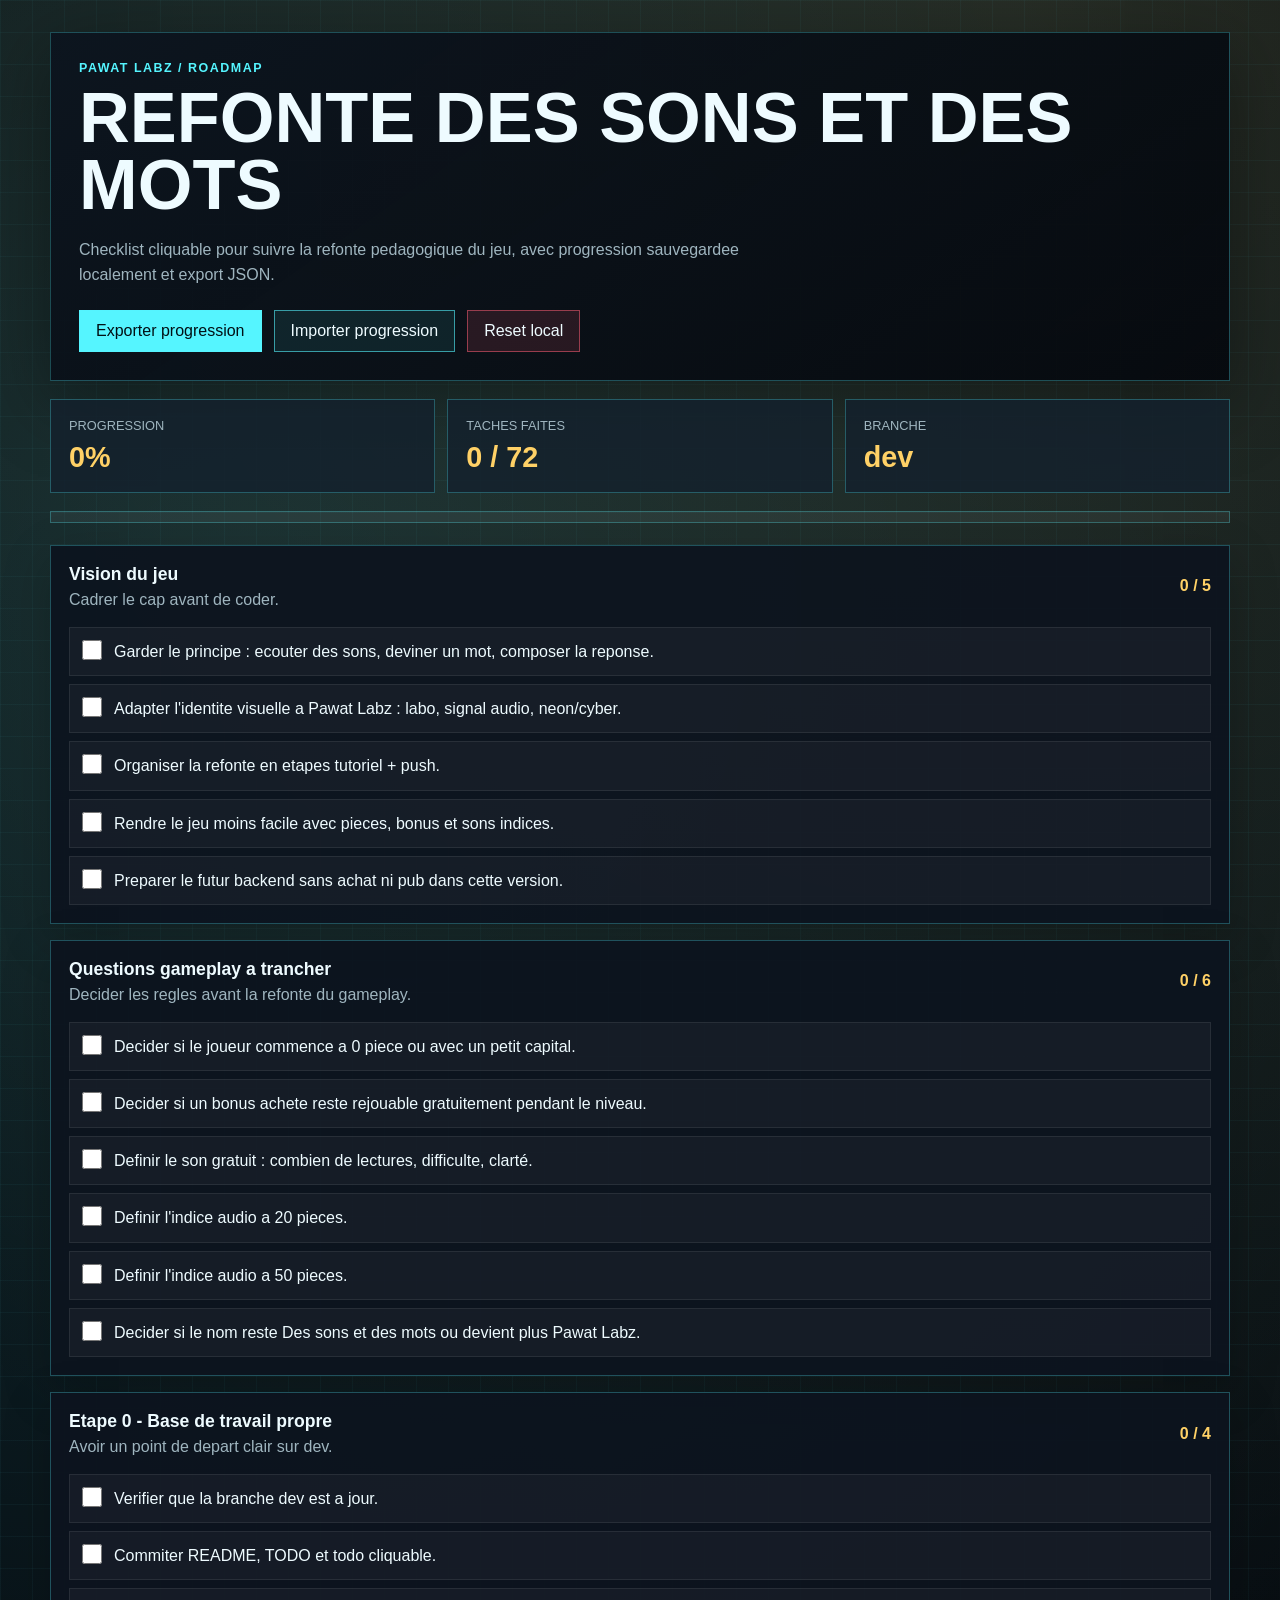
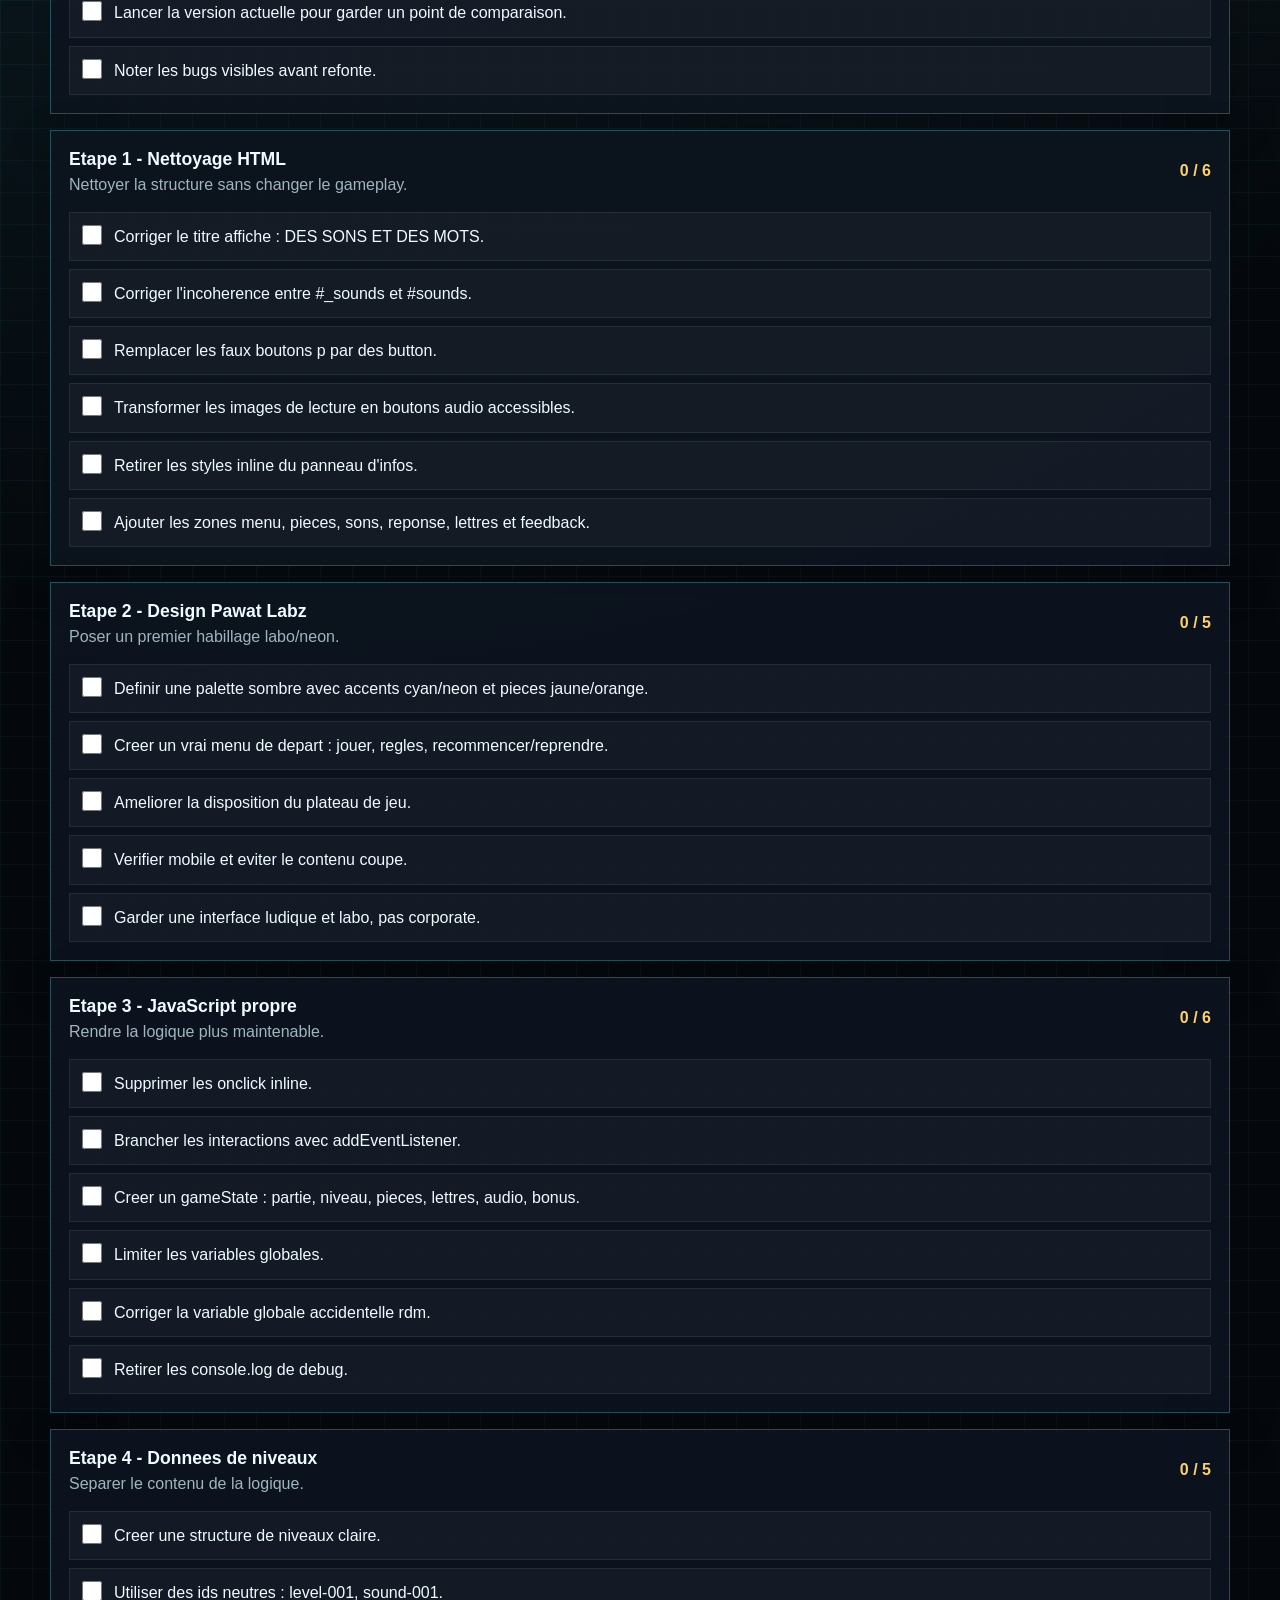
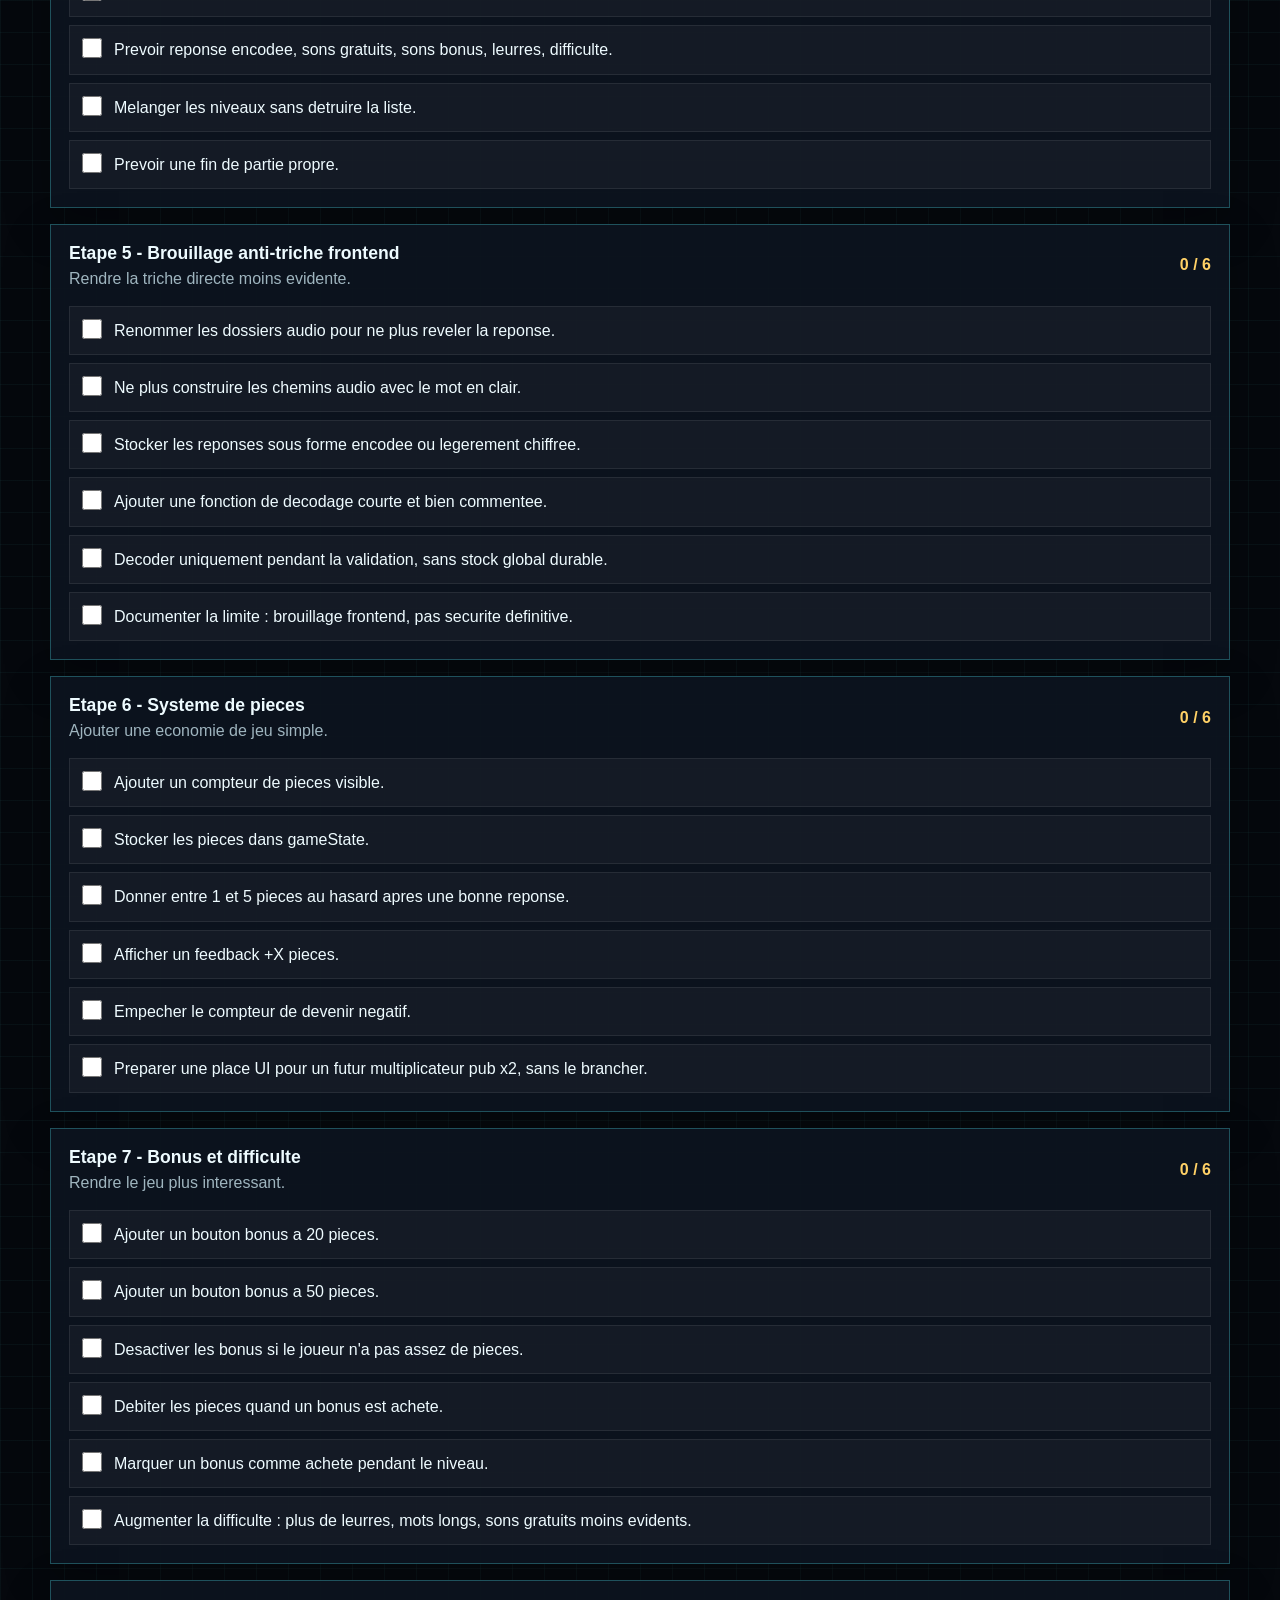
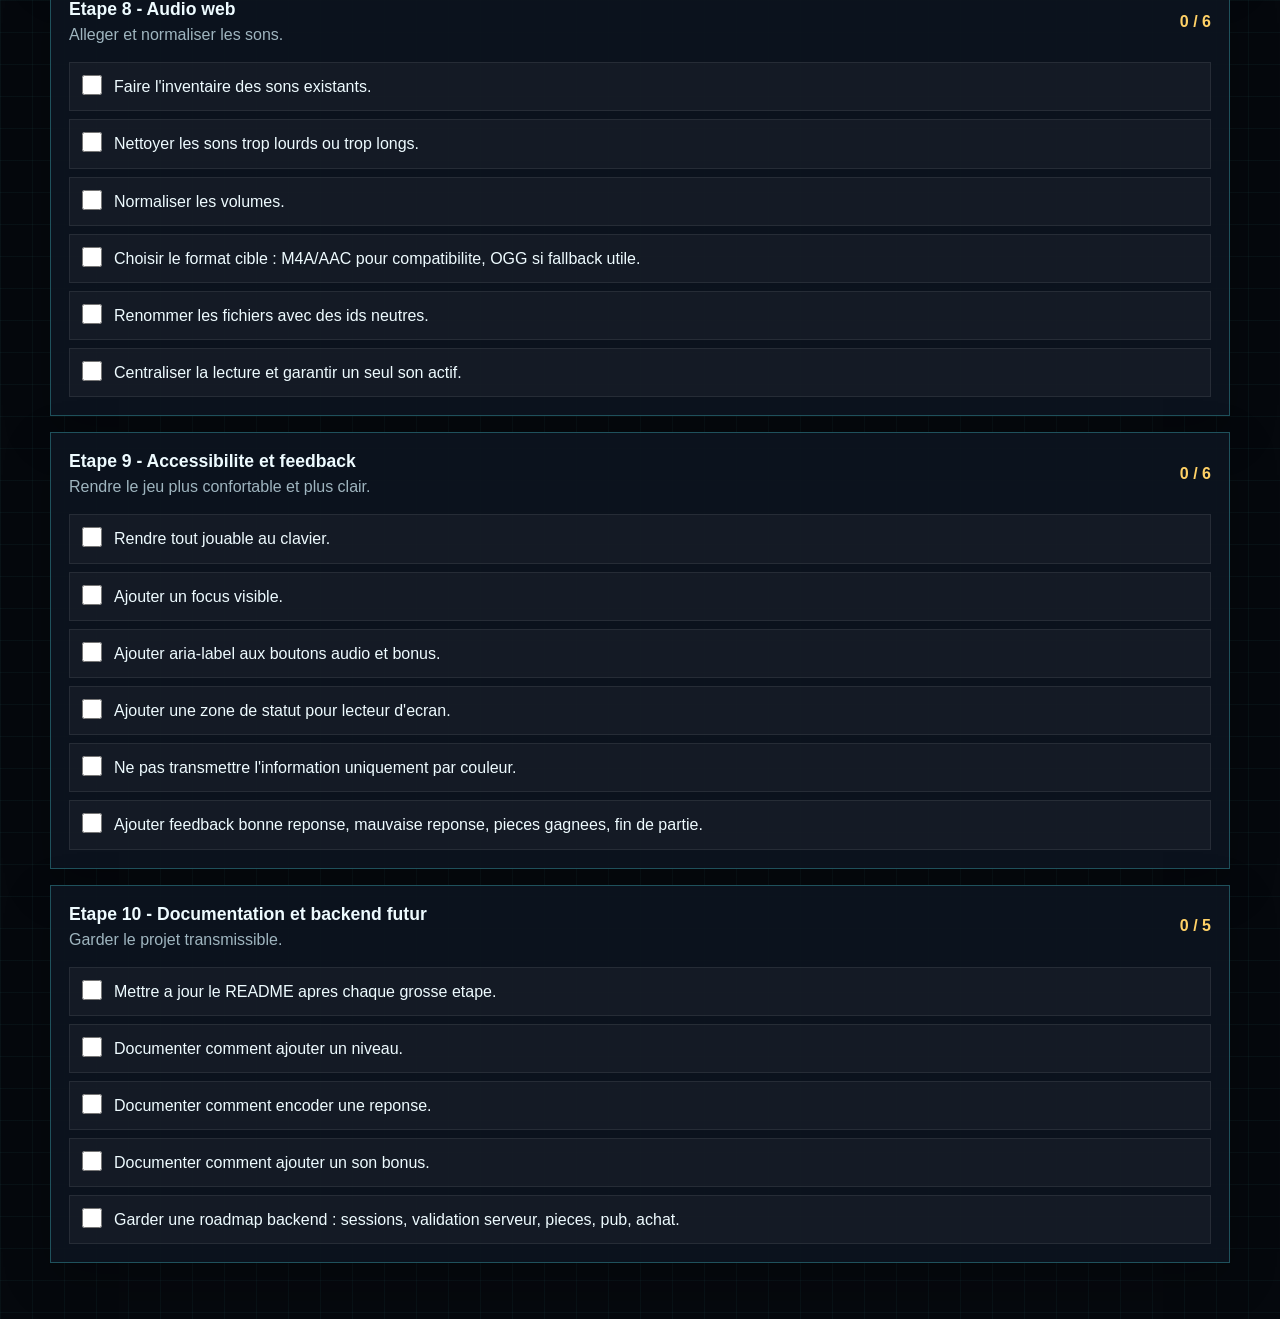
==== todo.html @ 7602dab6 "correction du titre affiché : DES SONS ET DES MOTS ; remplacement des <p> cliquables par de vrais <b" ====
<!DOCTYPE html>
<html lang="fr">
<head>
    <meta charset="UTF-8">
    <meta name="viewport" content="width=device-width, initial-scale=1.0">
    <title>Roadmap - Des sons et des mots</title>
    <link rel="stylesheet" href="./Css/todo-tracker.css">
</head>
<body>
    <main class="tracker-shell">
        <header class="tracker-hero">
            <p class="tracker-kicker">PAWAT LABZ / ROADMAP</p>
            <h1>Refonte Des sons et des mots</h1>
            <p class="tracker-intro">
                Checklist cliquable pour suivre la refonte pedagogique du jeu,
                avec progression sauvegardee localement et export JSON.
            </p>

            <div class="tracker-actions" aria-label="Actions de suivi">
                <button class="tracker-button tracker-button--primary" type="button" data-export-progress>
                    Exporter progression
                </button>
                <label class="tracker-button tracker-button--ghost">
                    Importer progression
                    <input type="file" accept="application/json" data-import-progress>
                </label>
                <button class="tracker-button tracker-button--danger" type="button" data-reset-progress>
                    Reset local
                </button>
            </div>
        </header>

        <section class="tracker-dashboard" aria-label="Progression globale">
            <article class="tracker-stat">
                <span class="tracker-stat__label">Progression</span>
                <strong data-progress-percent>0%</strong>
            </article>
            <article class="tracker-stat">
                <span class="tracker-stat__label">Taches faites</span>
                <strong data-progress-count>0 / 0</strong>
            </article>
            <article class="tracker-stat">
                <span class="tracker-stat__label">Branche</span>
                <strong data-roadmap-branch>dev</strong>
            </article>
        </section>

        <section class="tracker-progress" aria-label="Barre de progression">
            <span data-progress-bar></span>
        </section>

        <section class="tracker-list" data-roadmap-list aria-live="polite">
            <p class="tracker-loading">Chargement de la roadmap...</p>
        </section>
    </main>

    <script src="./Js/todo-tracker.js" defer></script>
</body>
</html>
---- Css/todo-tracker.css ----
:root {
  --bg: #05080d;
  --panel: rgba(12, 20, 30, 0.94);
  --panel-soft: rgba(20, 33, 45, 0.84);
  --line: rgba(85, 245, 255, 0.28);
  --line-strong: rgba(85, 245, 255, 0.58);
  --text: #eefbff;
  --muted: #9fb5bf;
  --cyan: #55f5ff;
  --green: #62ff9a;
  --gold: #ffd166;
  --danger: #ff5f76;
  --shadow: 0 20px 70px rgba(0, 0, 0, 0.38);
}

* {
  box-sizing: border-box;
}

body {
  margin: 0;
  min-width: 320px;
  min-height: 100vh;
  color: var(--text);
  font-family: Arial, Helvetica, sans-serif;
  background:
    linear-gradient(rgba(85, 245, 255, 0.04) 1px, transparent 1px),
    linear-gradient(90deg, rgba(85, 245, 255, 0.04) 1px, transparent 1px),
    radial-gradient(circle at 20% 10%, rgba(85, 245, 255, 0.14), transparent 30%),
    radial-gradient(circle at 80% 0%, rgba(255, 209, 102, 0.12), transparent 28%),
    var(--bg);
  background-size: 32px 32px, 32px 32px, auto, auto, auto;
}

button,
label {
  font: inherit;
}

.tracker-shell {
  width: min(1180px, calc(100% - 28px));
  margin: 0 auto;
  padding: 32px 0 56px;
}

.tracker-hero {
  padding: 28px;
  border: 1px solid var(--line);
  background: linear-gradient(145deg, rgba(12, 20, 30, 0.96), rgba(5, 8, 13, 0.92));
  box-shadow: var(--shadow);
}

.tracker-kicker {
  margin: 0 0 10px;
  color: var(--cyan);
  font-size: 0.78rem;
  font-weight: 800;
  letter-spacing: 0.12em;
  text-transform: uppercase;
}

.tracker-hero h1 {
  margin: 0;
  font-size: clamp(2rem, 6vw, 4.4rem);
  line-height: 0.95;
  text-transform: uppercase;
}

.tracker-intro {
  max-width: 720px;
  margin: 18px 0 0;
  color: var(--muted);
  line-height: 1.6;
}

.tracker-actions,
.tracker-dashboard {
  display: flex;
  flex-wrap: wrap;
  gap: 12px;
  margin-top: 22px;
}

.tracker-button {
  display: inline-flex;
  align-items: center;
  justify-content: center;
  min-height: 42px;
  padding: 0 16px;
  color: var(--text);
  border: 1px solid var(--line-strong);
  background: rgba(85, 245, 255, 0.08);
  cursor: pointer;
}

.tracker-button:hover,
.tracker-button:focus-visible {
  outline: none;
  border-color: var(--cyan);
  box-shadow: 0 0 0 3px rgba(85, 245, 255, 0.16);
}

.tracker-button--primary {
  color: #021015;
  background: var(--cyan);
}

.tracker-button--danger {
  border-color: rgba(255, 95, 118, 0.52);
  background: rgba(255, 95, 118, 0.12);
}

.tracker-button input {
  position: absolute;
  inline-size: 1px;
  block-size: 1px;
  opacity: 0;
  pointer-events: none;
}

.tracker-dashboard {
  margin: 18px 0 0;
}

.tracker-stat {
  flex: 1 1 180px;
  padding: 18px;
  border: 1px solid var(--line);
  background: var(--panel-soft);
}

.tracker-stat__label {
  display: block;
  margin-bottom: 8px;
  color: var(--muted);
  font-size: 0.8rem;
  text-transform: uppercase;
}

.tracker-stat strong {
  color: var(--gold);
  font-size: 1.8rem;
}

.tracker-progress {
  height: 12px;
  margin: 18px 0 22px;
  border: 1px solid var(--line);
  background: rgba(255, 255, 255, 0.05);
  overflow: hidden;
}

.tracker-progress span {
  display: block;
  width: 0;
  height: 100%;
  background: linear-gradient(90deg, var(--cyan), var(--green));
  transition: width 0.25s ease;
}

.tracker-list {
  display: grid;
  gap: 16px;
}

.tracker-phase {
  border: 1px solid var(--line);
  background: var(--panel);
  box-shadow: 0 16px 45px rgba(0, 0, 0, 0.22);
}

.tracker-phase__summary {
  display: grid;
  grid-template-columns: 1fr auto;
  gap: 18px;
  align-items: center;
  width: 100%;
  padding: 18px;
  color: var(--text);
  border: 0;
  background: transparent;
  text-align: left;
  cursor: pointer;
}

.tracker-phase__summary:hover,
.tracker-phase__summary:focus-visible {
  outline: none;
  background: rgba(85, 245, 255, 0.06);
}

.tracker-phase__title {
  margin: 0;
  font-size: 1.1rem;
}

.tracker-phase__goal {
  margin: 6px 0 0;
  color: var(--muted);
}

.tracker-phase__meta {
  color: var(--gold);
  font-weight: 800;
  white-space: nowrap;
}

.tracker-phase__body {
  display: grid;
  gap: 8px;
  padding: 0 18px 18px;
}

.tracker-task {
  display: grid;
  grid-template-columns: auto 1fr;
  gap: 12px;
  align-items: start;
  padding: 12px;
  border: 1px solid rgba(255, 255, 255, 0.08);
  background: rgba(255, 255, 255, 0.035);
}

.tracker-task input {
  width: 20px;
  height: 20px;
  margin: 0;
  accent-color: var(--cyan);
}

.tracker-task span {
  line-height: 1.45;
}

.tracker-task input:checked + span {
  color: var(--muted);
  text-decoration: line-through;
}

.tracker-loading,
.tracker-error {
  padding: 18px;
  border: 1px solid var(--line);
  background: var(--panel);
}

@media (max-width: 640px) {
  .tracker-shell {
    width: min(100% - 18px, 1180px);
    padding-top: 12px;
  }

  .tracker-hero {
    padding: 20px;
  }

  .tracker-phase__summary {
    grid-template-columns: 1fr;
  }
}
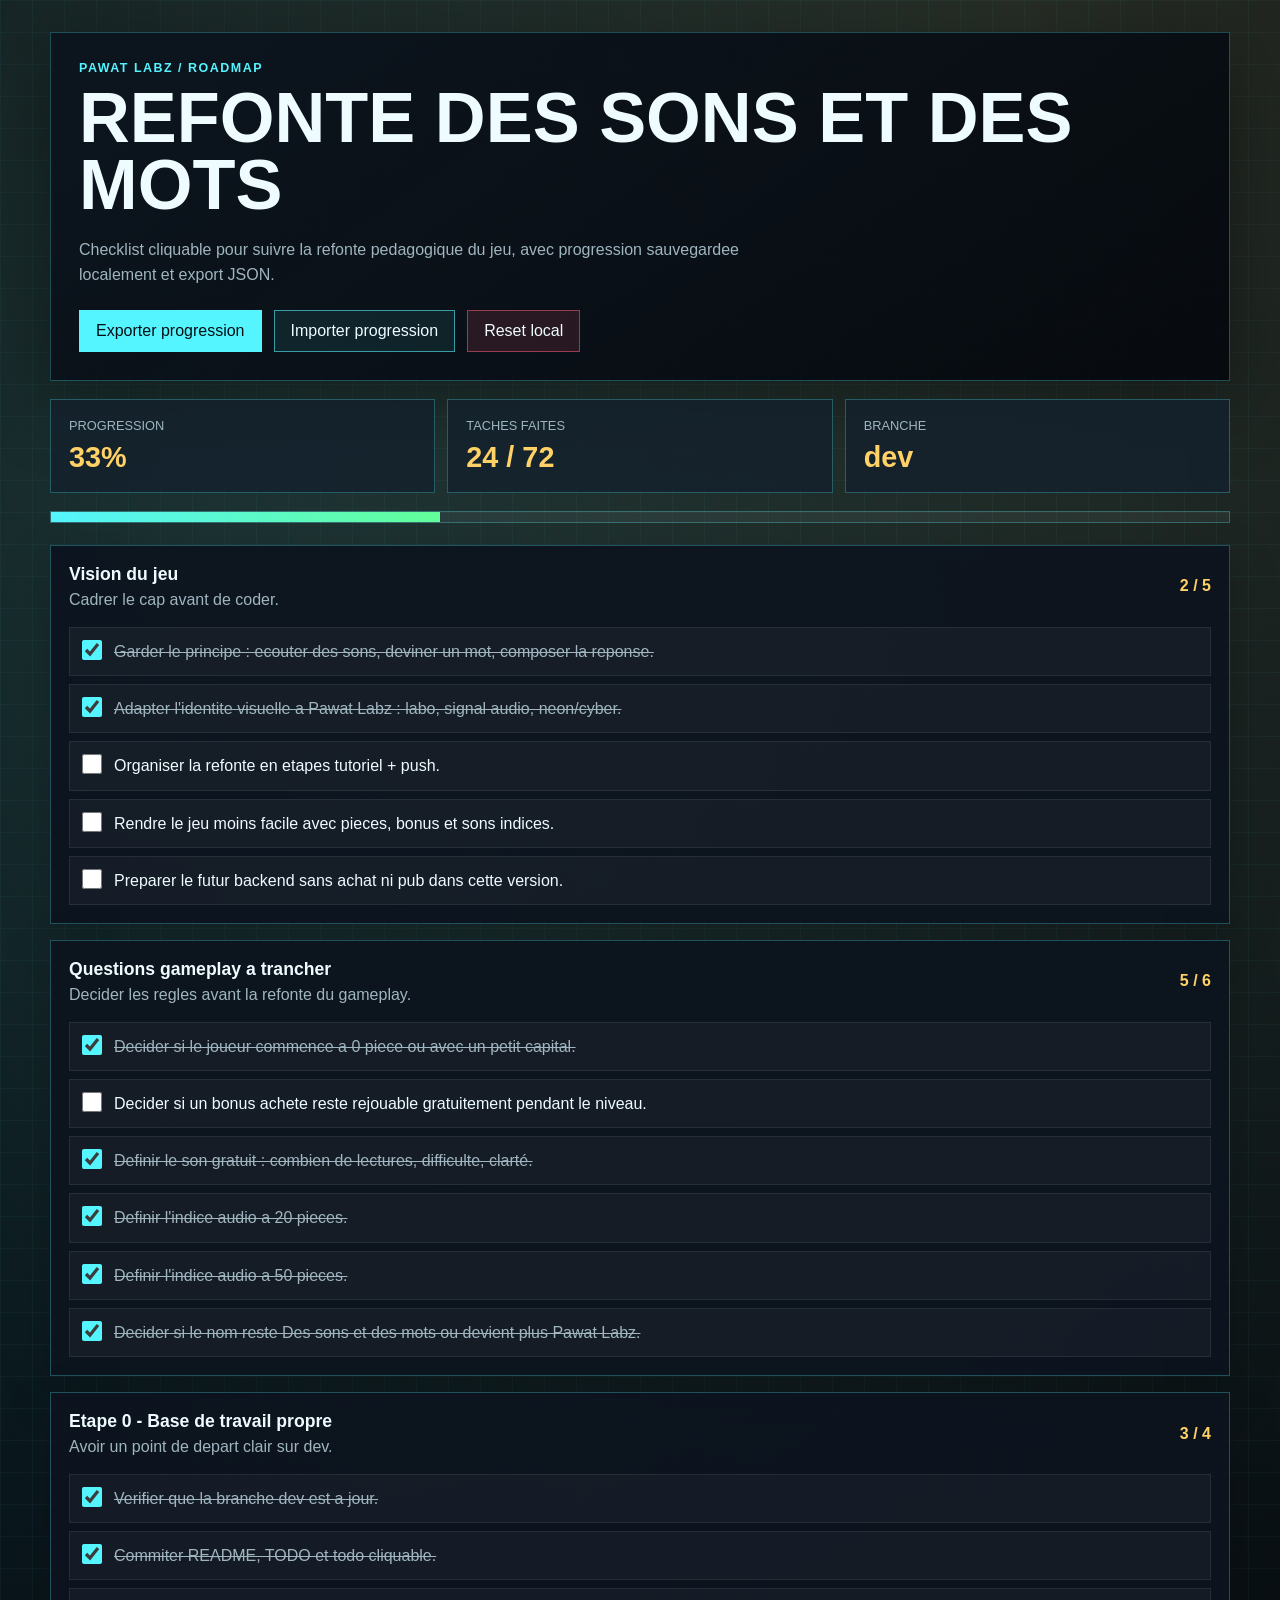
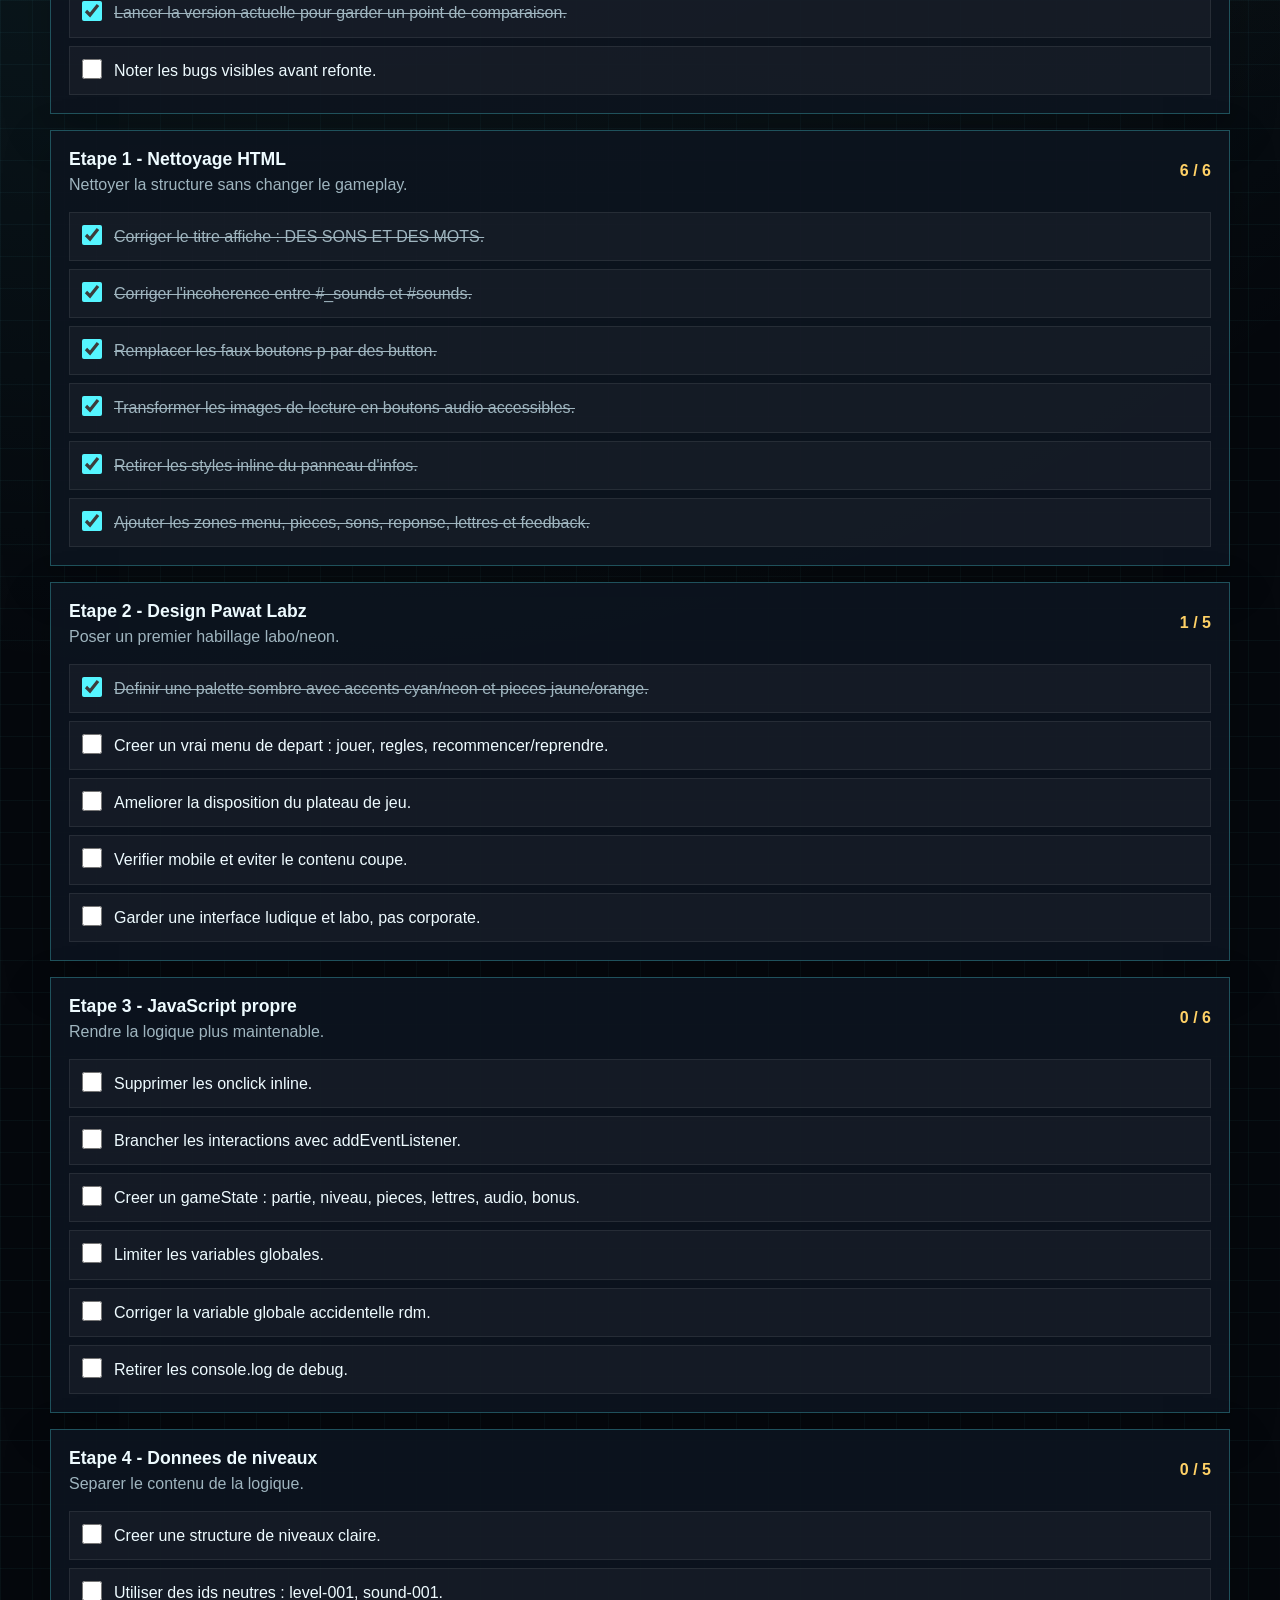
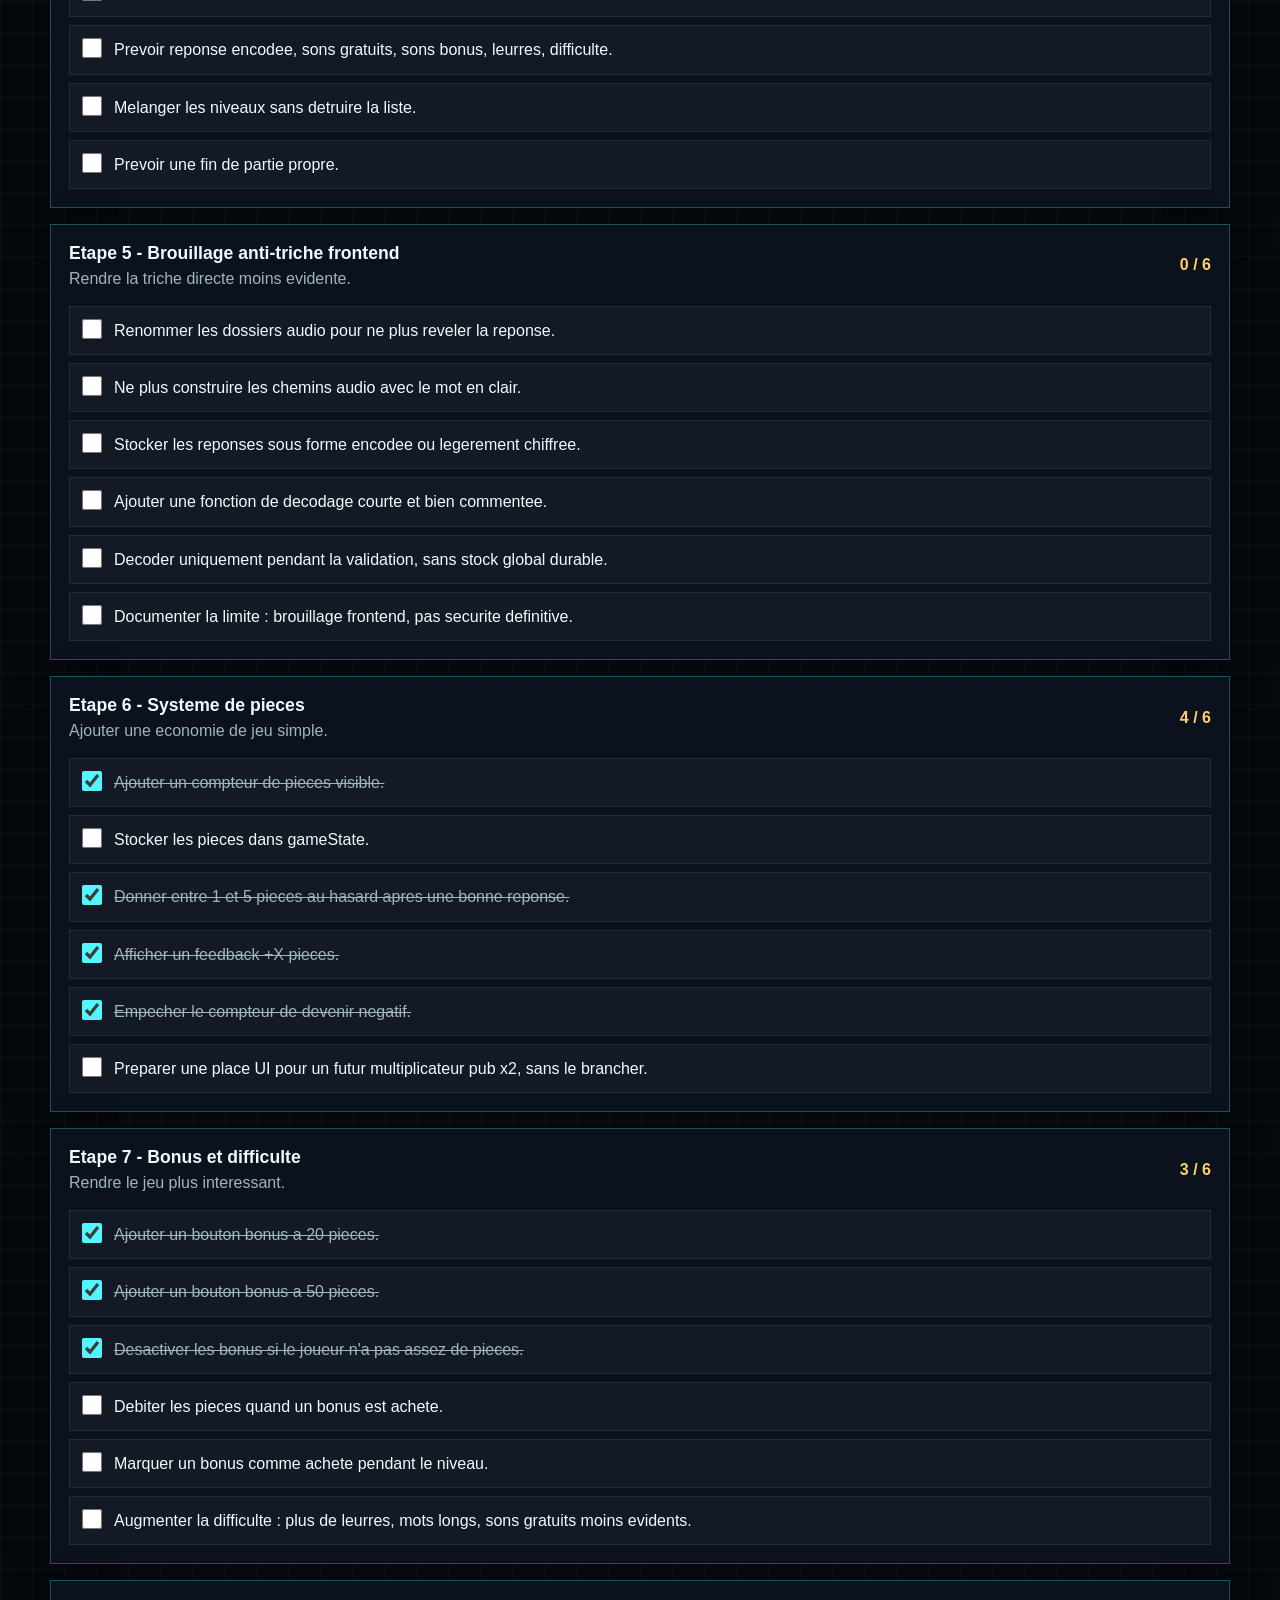
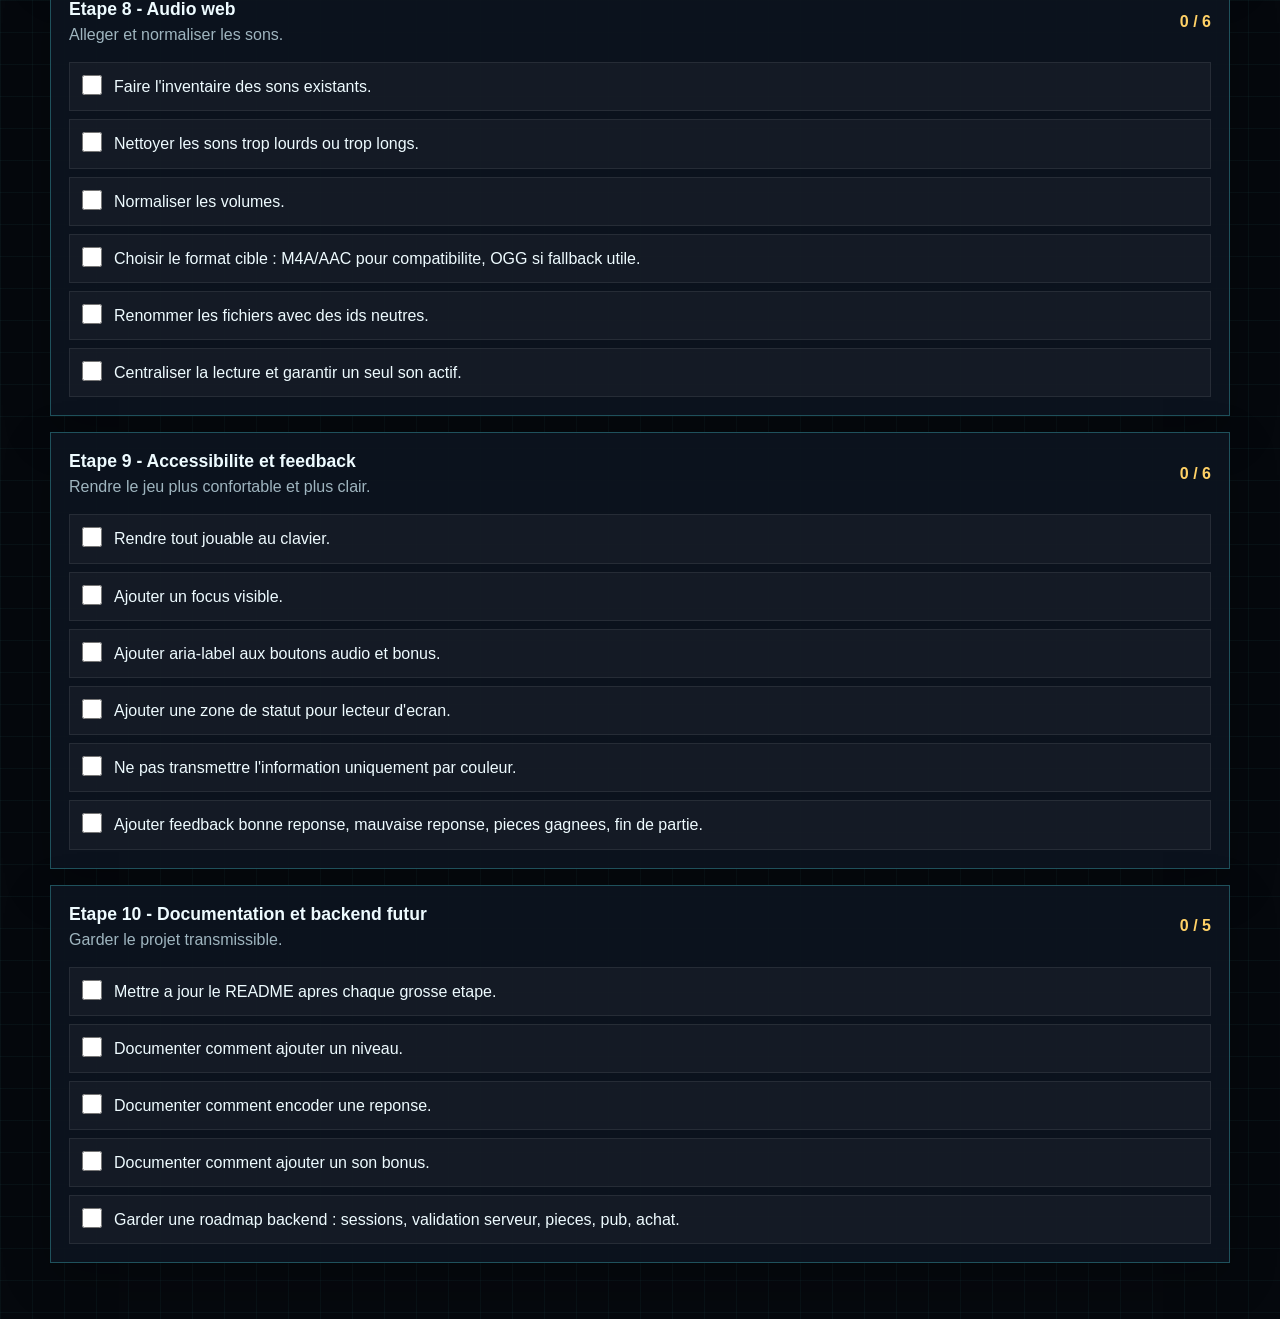
==== commit 2260819f: "amelioration ui et config des boutons" ====
--- a/todo.html
+++ b/todo.html
@@ -54,6 +54,46 @@
         </section>
     </main>
 
-    <script src="./Js/todo-tracker.js" defer></script>
+        <script>
+            (function () {
+                try {
+                    const savedProgress = {
+                        "base-branch": true,
+                        "base-docs": true,
+                        "base-run": true,
+                        "html-title": true,
+                        "html-id-sounds": true,
+                        "html-buttons": true,
+                        "html-audio-buttons": true,
+                        "html-info": true,
+                        "html-zones": true,
+                        "vision-core": true,
+                        "vision-pawat": true,
+                        "rules-start-coins": true,
+                        "rules-20": true,
+                        "rules-50": true,
+                        "rules-free-sound": true,
+                        "rules-name": true,
+                        "design-palette": true,
+                        "coins-counter": true,
+                        "coins-future-x2": false,
+                        "coins-reward": true,
+                        "coins-feedback": true,
+                        "coins-no-negative": true,
+                        "bonus-20": true,
+                        "bonus-50": true,
+                        "bonus-disabled": true
+                    };
+
+                    window.localStorage.setItem(
+                        "des-sons-des-mots-roadmap-progress",
+                        JSON.stringify(savedProgress)
+                    );
+                } catch (e) {
+                    // silent
+                }
+            })();
+        </script>
+        <script src="./Js/todo-tracker.js" defer></script>
 </body>
 </html>
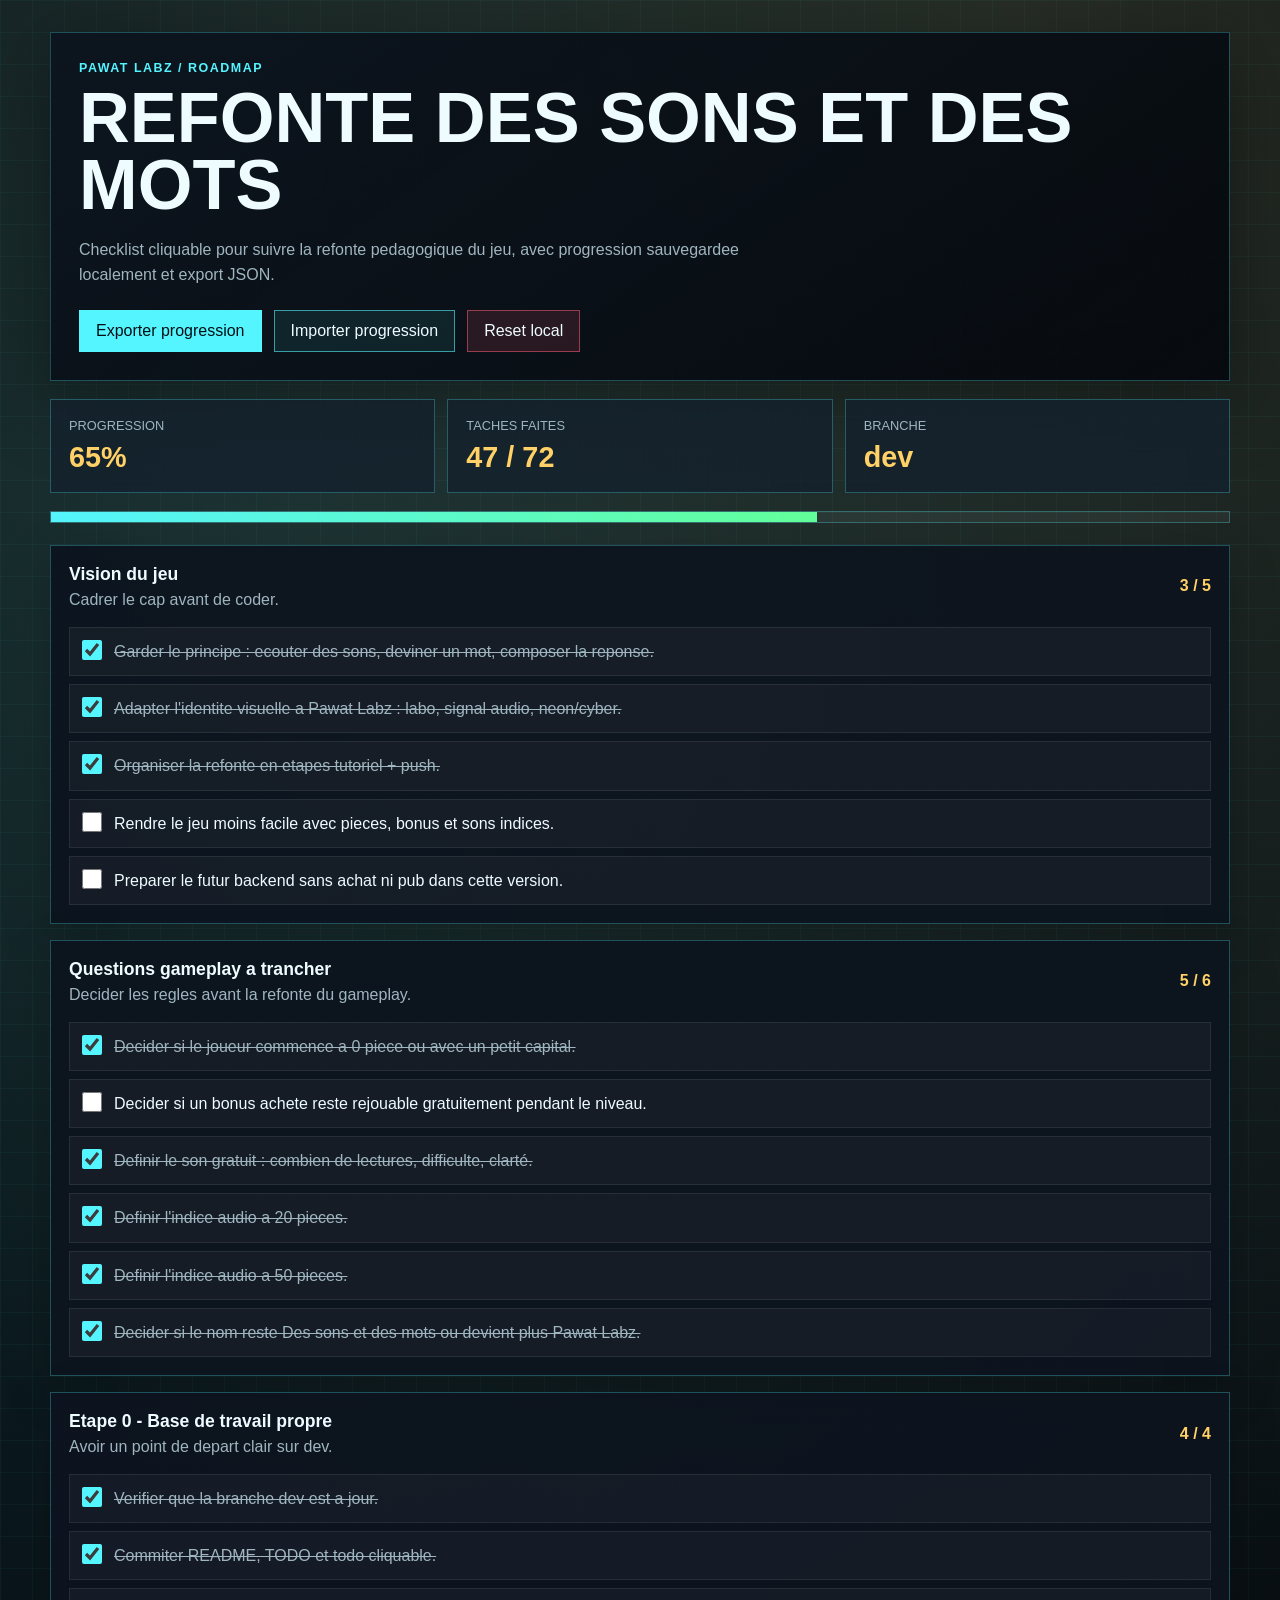
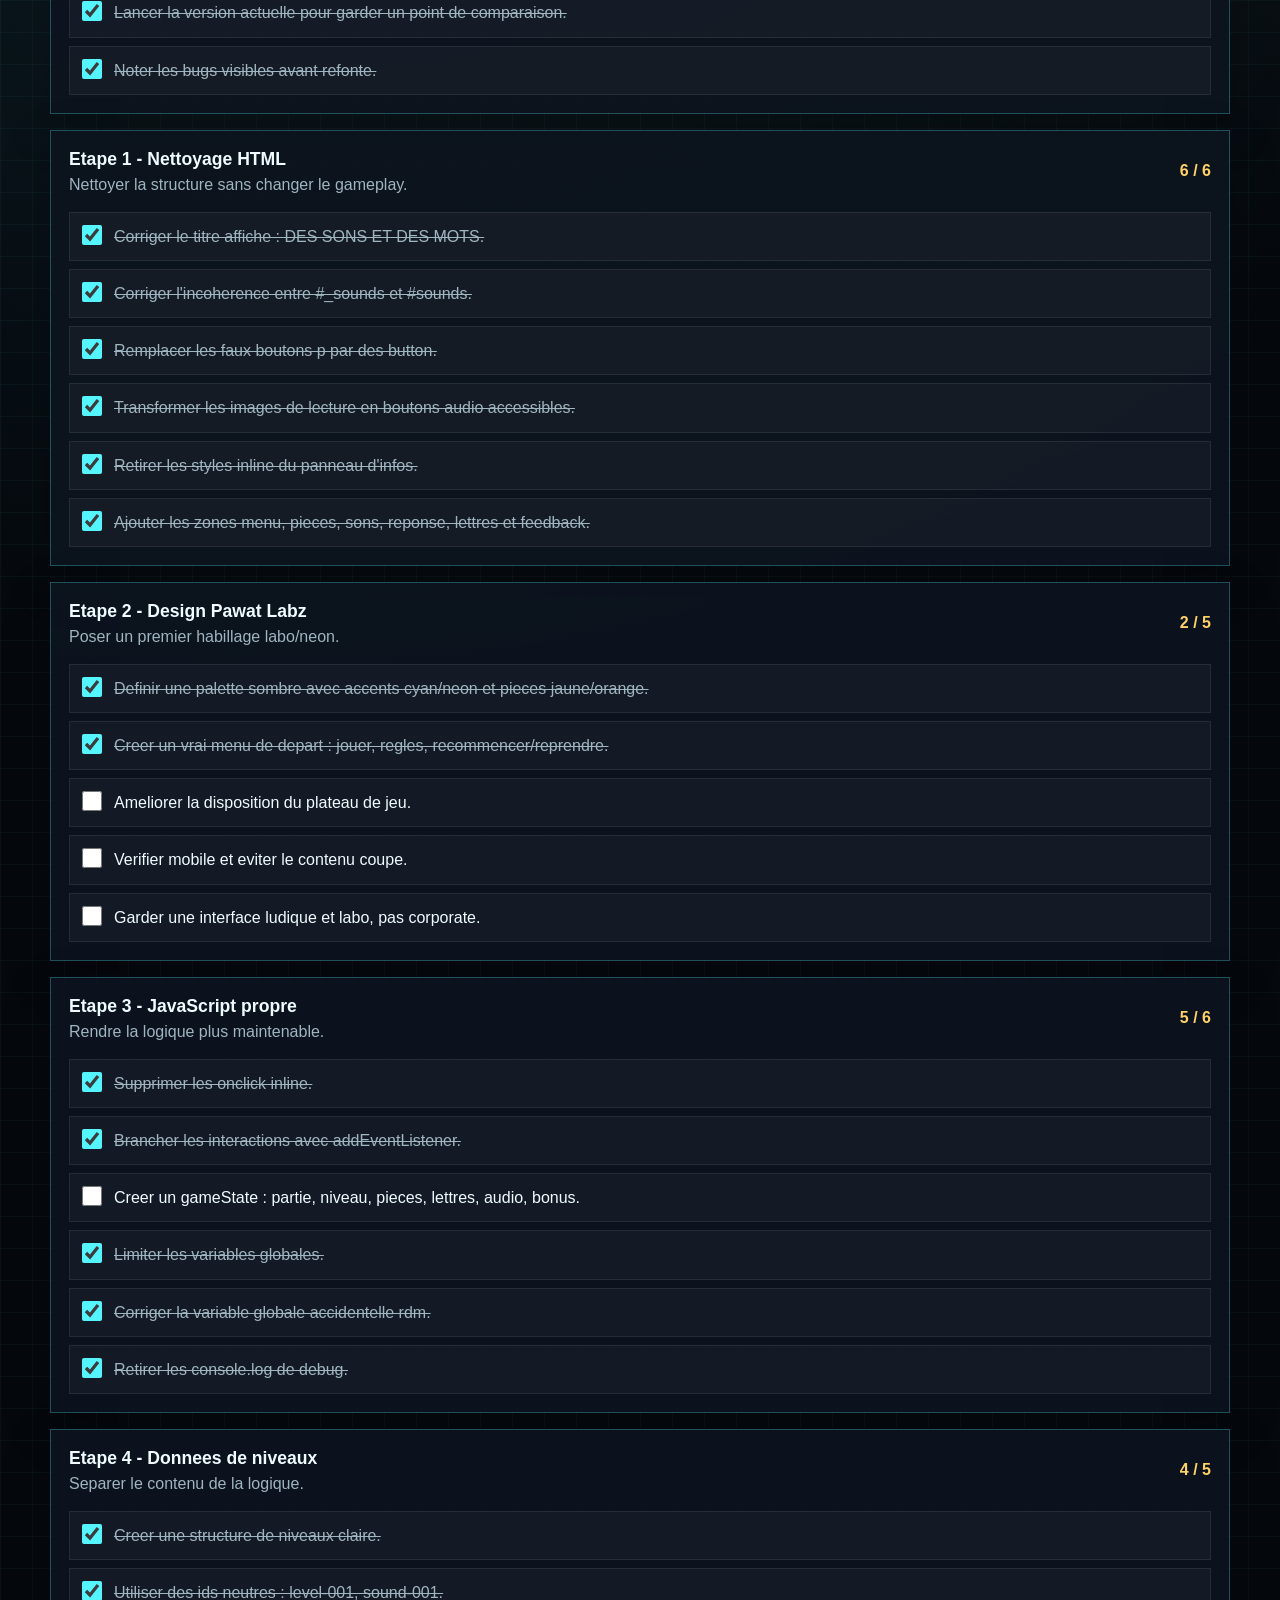
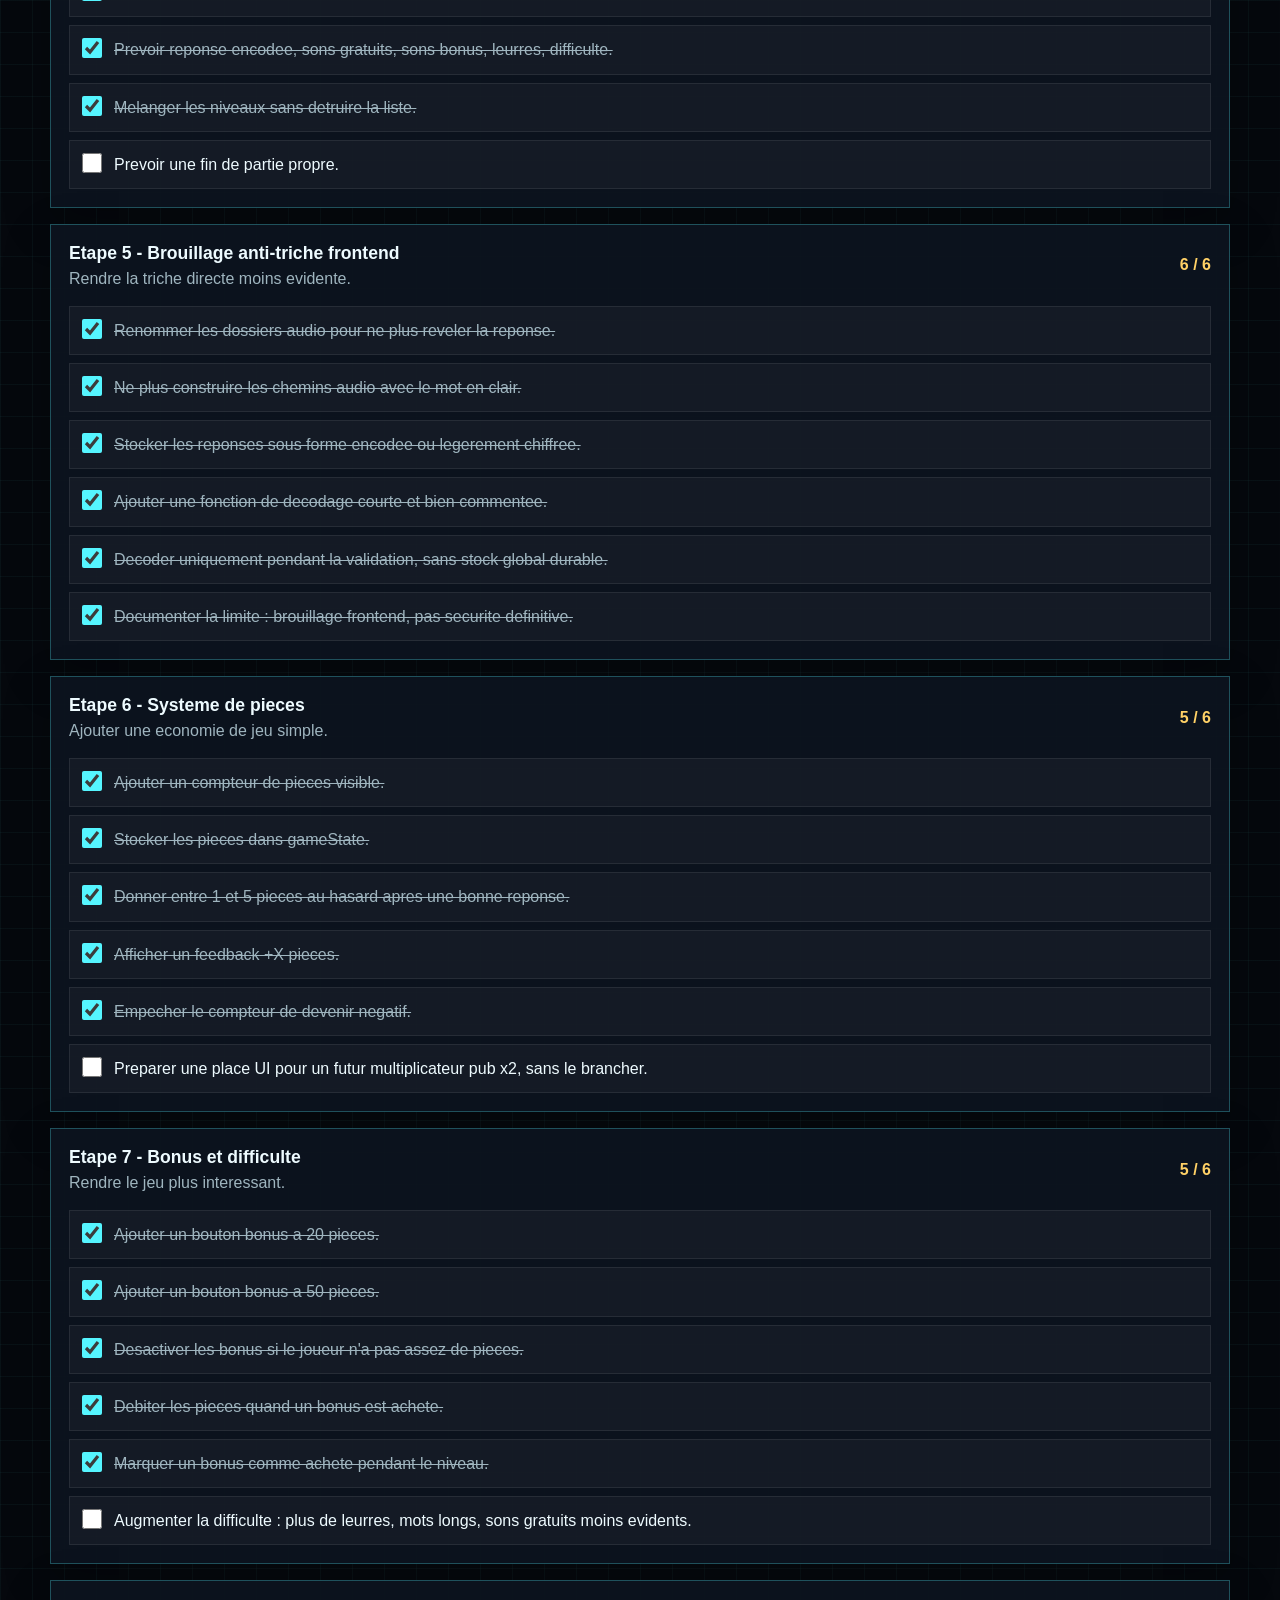
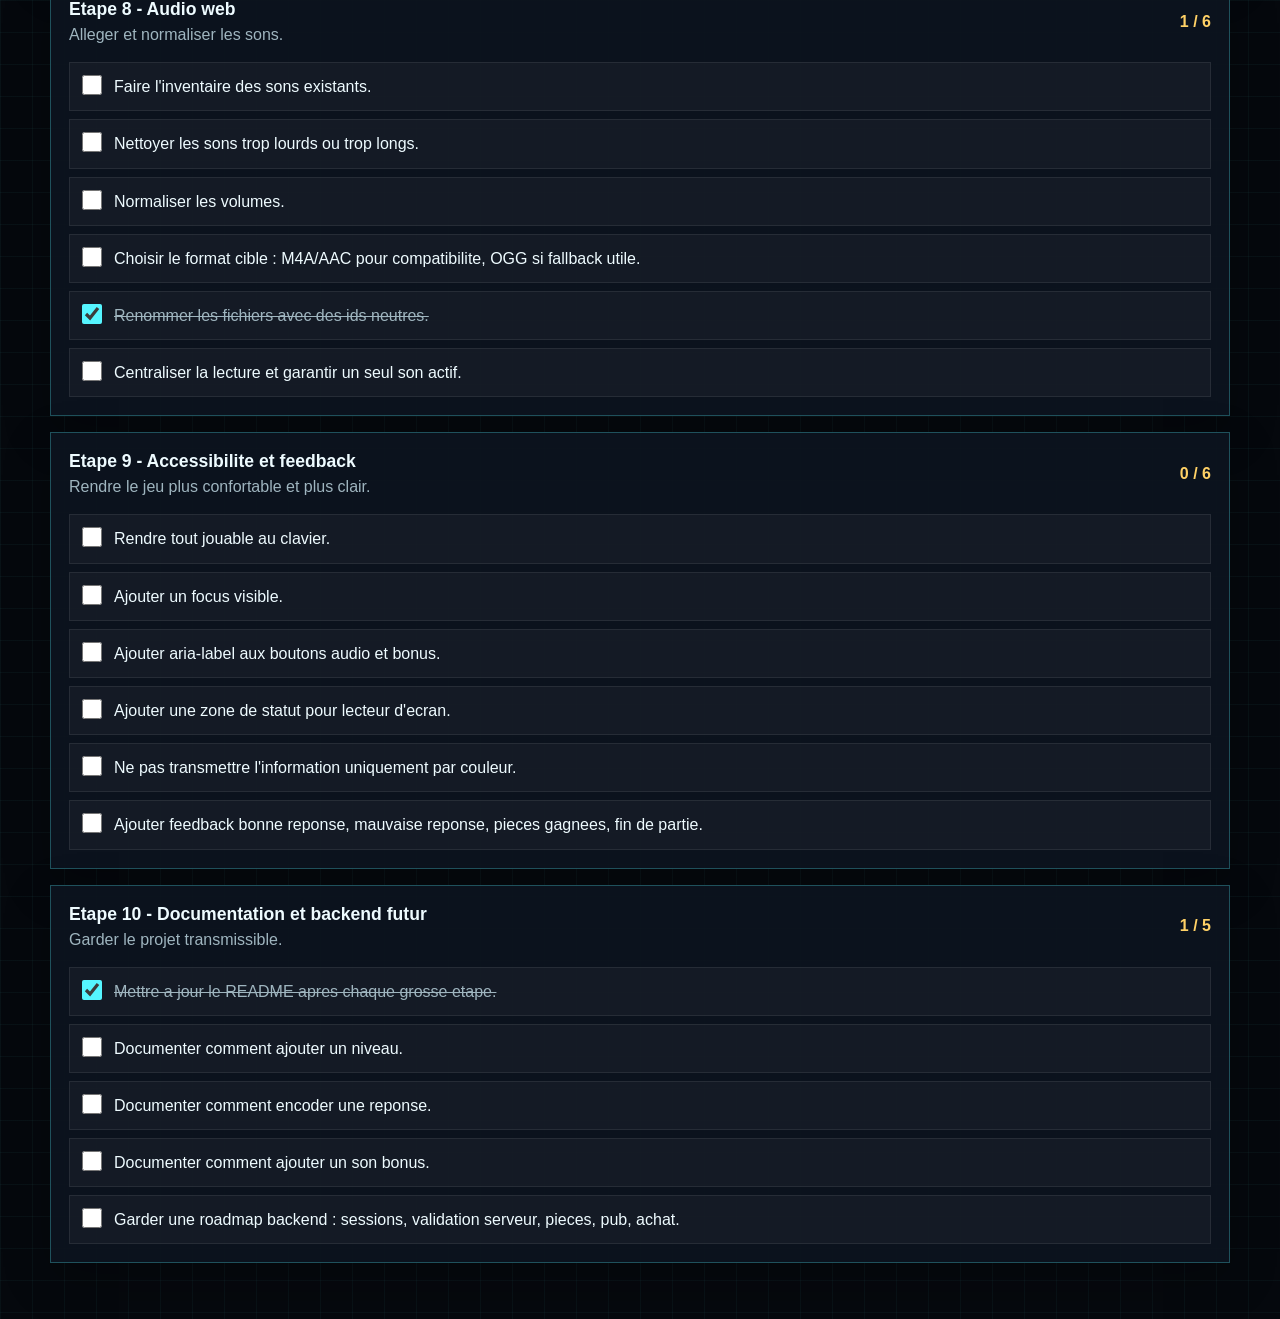
==== commit 8c470cd7: "maj anticheat" ====
--- a/todo.html
+++ b/todo.html
@@ -55,34 +55,96 @@
     </main>
 
         <script>
+            // Injecte la progression de reference dans le localStorage au chargement.
+            // Ce bloc est mis a jour manuellement apres chaque etape validee.
+            // Source de verite : saves/des-sons-des-mots-progress.json
             (function () {
                 try {
                     const savedProgress = {
-                        "base-branch": true,
-                        "base-docs": true,
-                        "base-run": true,
-                        "html-title": true,
-                        "html-id-sounds": true,
-                        "html-buttons": true,
-                        "html-audio-buttons": true,
-                        "html-info": true,
-                        "html-zones": true,
-                        "vision-core": true,
-                        "vision-pawat": true,
-                        "rules-start-coins": true,
-                        "rules-20": true,
-                        "rules-50": true,
-                        "rules-free-sound": true,
-                        "rules-name": true,
-                        "design-palette": true,
-                        "coins-counter": true,
-                        "coins-future-x2": false,
-                        "coins-reward": true,
-                        "coins-feedback": true,
-                        "coins-no-negative": true,
-                        "bonus-20": true,
-                        "bonus-50": true,
-                        "bonus-disabled": true
+                        "base-branch":         true,
+                        "base-docs":           true,
+                        "base-run":            true,
+                        "base-bugs":           true,
+
+                        "vision-core":         true,
+                        "vision-pawat":        true,
+                        "vision-pedago":       true,
+                        "vision-difficulty":   false,
+                        "vision-backend":      false,
+
+                        "rules-start-coins":   true,
+                        "rules-bonus-replay":  false,
+                        "rules-free-sound":    true,
+                        "rules-20":            true,
+                        "rules-50":            true,
+                        "rules-name":          true,
+
+                        "html-title":          true,
+                        "html-id-sounds":      true,
+                        "html-buttons":        true,
+                        "html-audio-buttons":  true,
+                        "html-info":           true,
+                        "html-zones":          true,
+
+                        "design-palette":      true,
+                        "design-menu":         true,
+                        "design-board":        false,
+                        "design-mobile":       false,
+                        "design-tone":         false,
+
+                        "js-no-inline":        true,
+                        "js-events":           true,
+                        "js-state":            false,
+                        "js-globals":          true,
+                        "js-rdm":              true,
+                        "js-logs":             true,
+
+                        "data-file":           true,
+                        "data-neutral-ids":    true,
+                        "data-fields":         true,
+                        "data-shuffle":        true,
+                        "data-end":            false,
+
+                        "anti-audio-folders":  true,
+                        "anti-paths":          true,
+                        "anti-encoded":        true,
+                        "anti-decode":         true,
+                        "anti-scope":          true,
+                        "anti-doc":            true,
+
+                        "coins-counter":       true,
+                        "coins-state":         true,
+                        "coins-reward":        true,
+                        "coins-feedback":      true,
+                        "coins-no-negative":   true,
+                        "coins-future-x2":     false,
+
+                        "bonus-20":            true,
+                        "bonus-50":            true,
+                        "bonus-disabled":      true,
+                        "bonus-debit":         true,
+                        "bonus-owned":         true,
+                        "difficulty":          false,
+
+                        "audio-inventory":     false,
+                        "audio-clean":         false,
+                        "audio-volume":        false,
+                        "audio-format":        false,
+                        "audio-neutral":       true,
+                        "audio-player":        false,
+
+                        "a11y-keyboard":       false,
+                        "a11y-focus":          false,
+                        "a11y-labels":         false,
+                        "a11y-status":         false,
+                        "feedback-colors":     false,
+                        "feedback-end":        false,
+
+                        "docs-readme":         true,
+                        "docs-levels":         false,
+                        "docs-encode":         false,
+                        "docs-bonus":          false,
+                        "backend-roadmap":     false
                     };
 
                     window.localStorage.setItem(
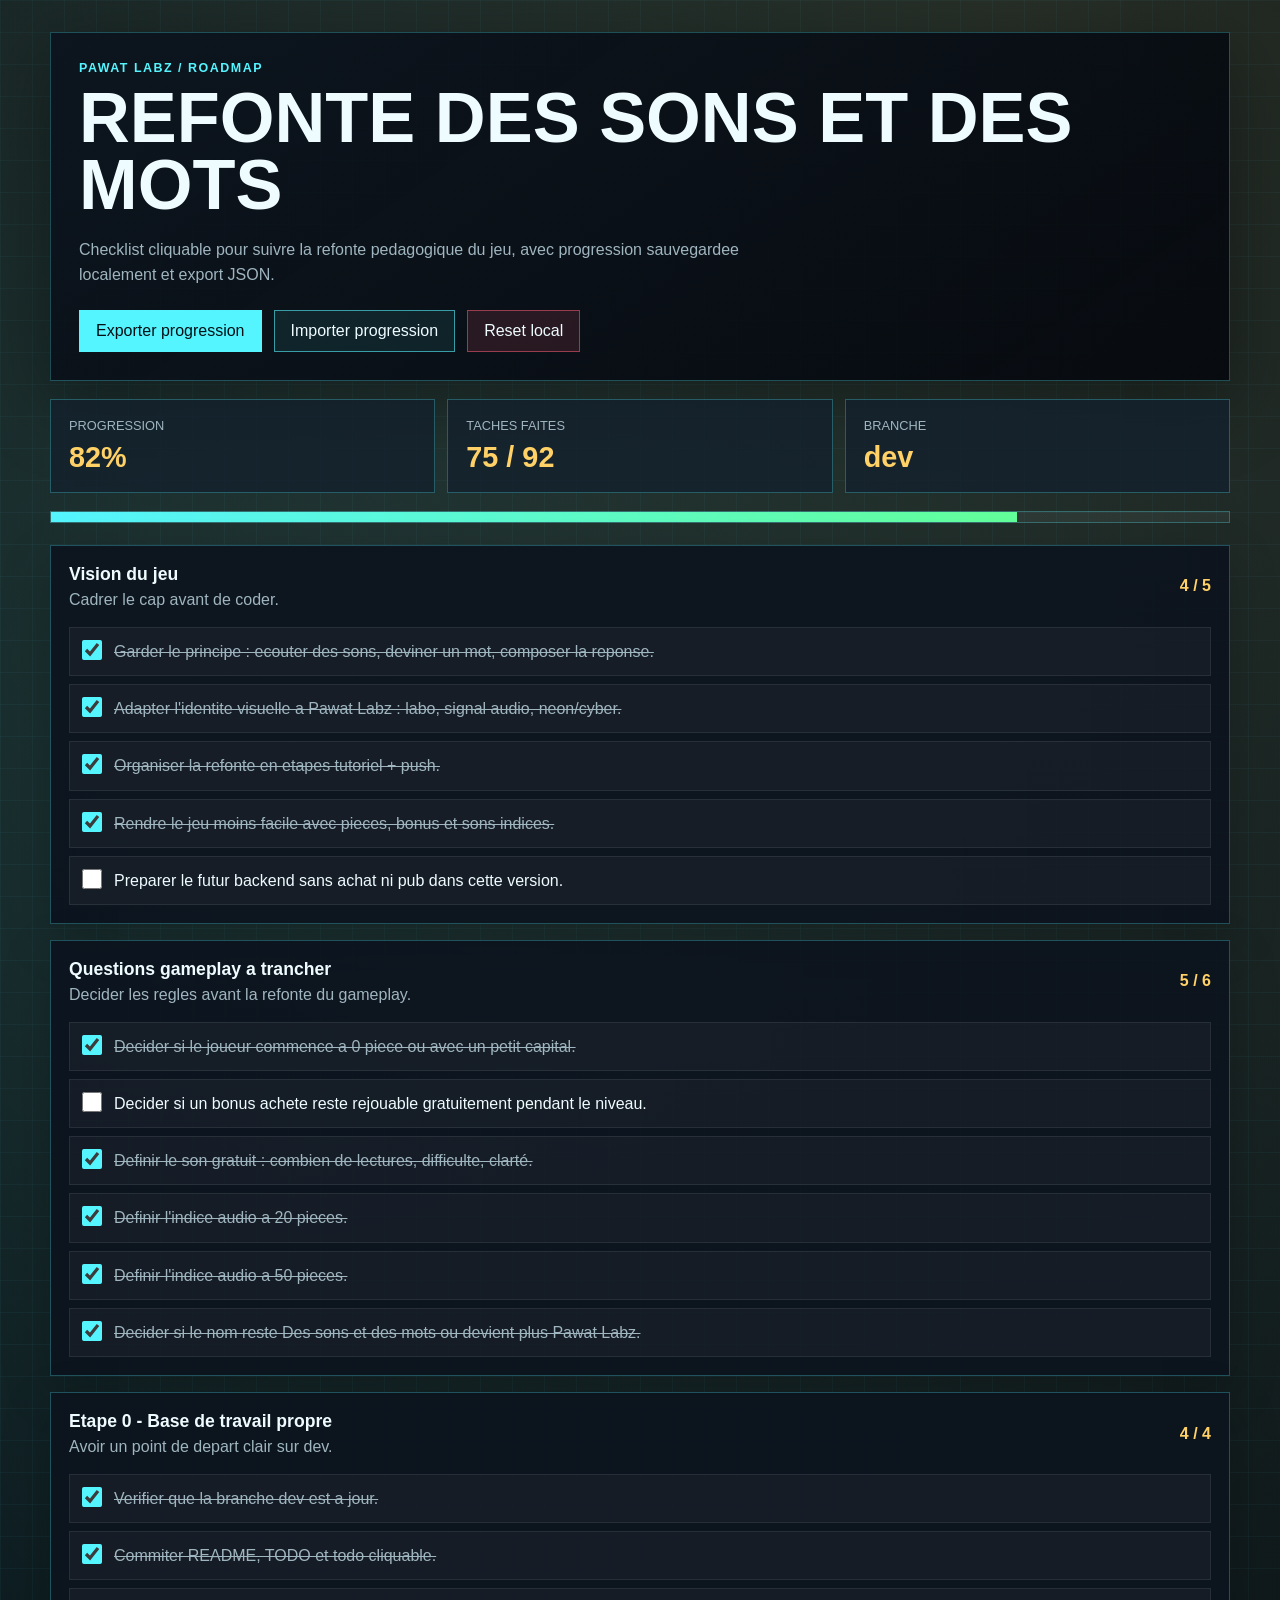
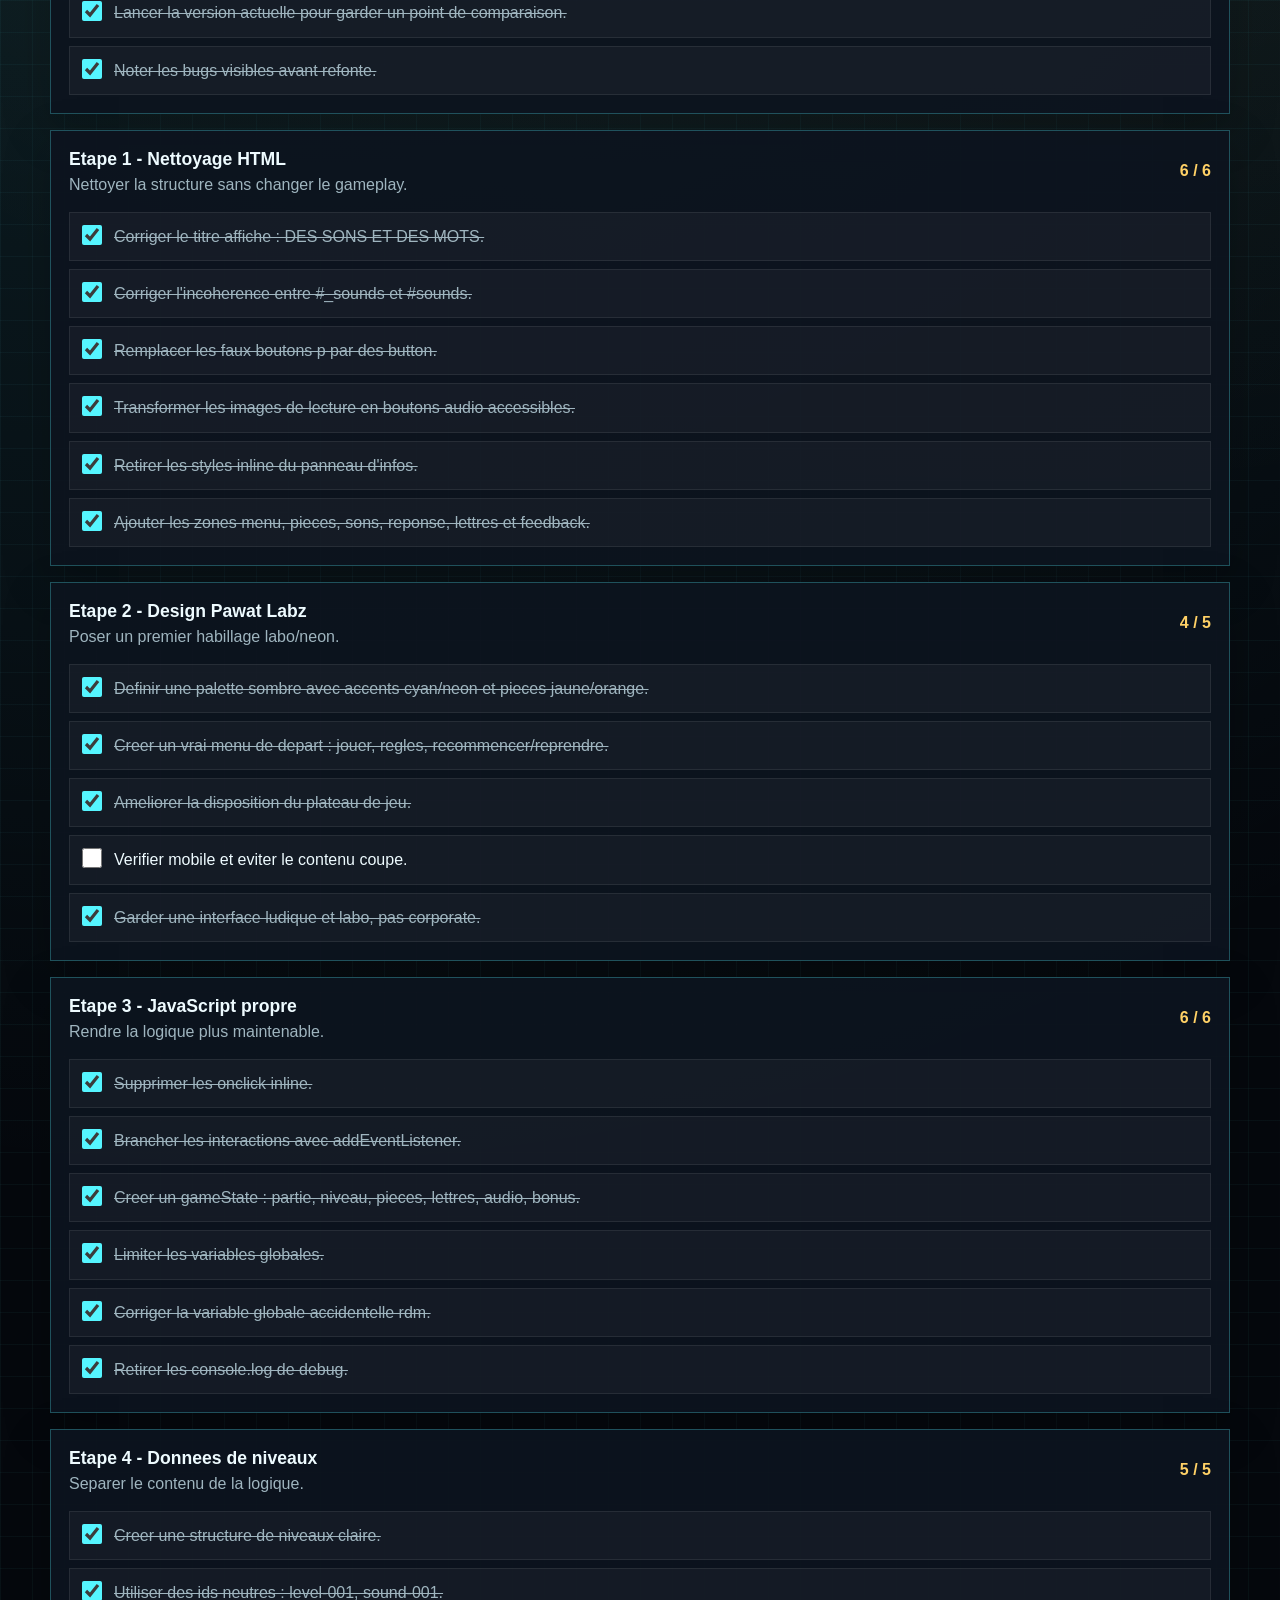
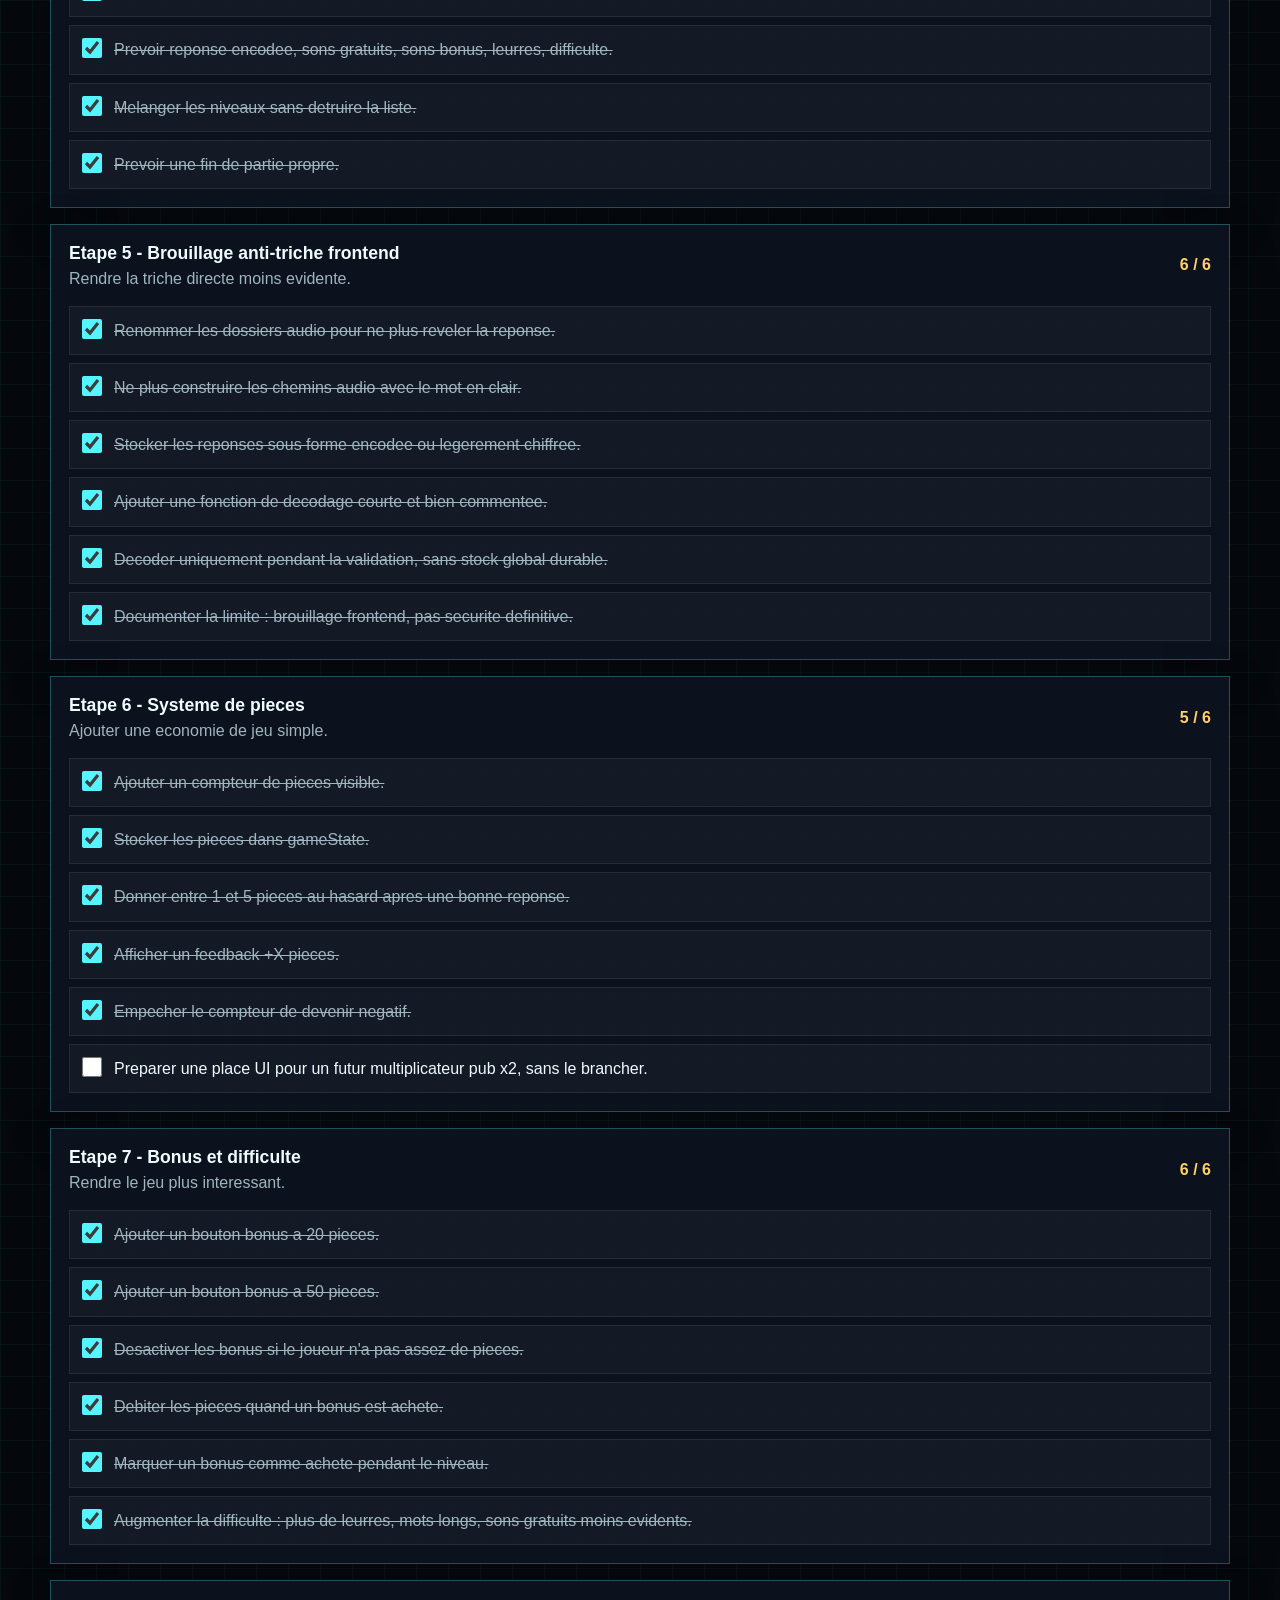
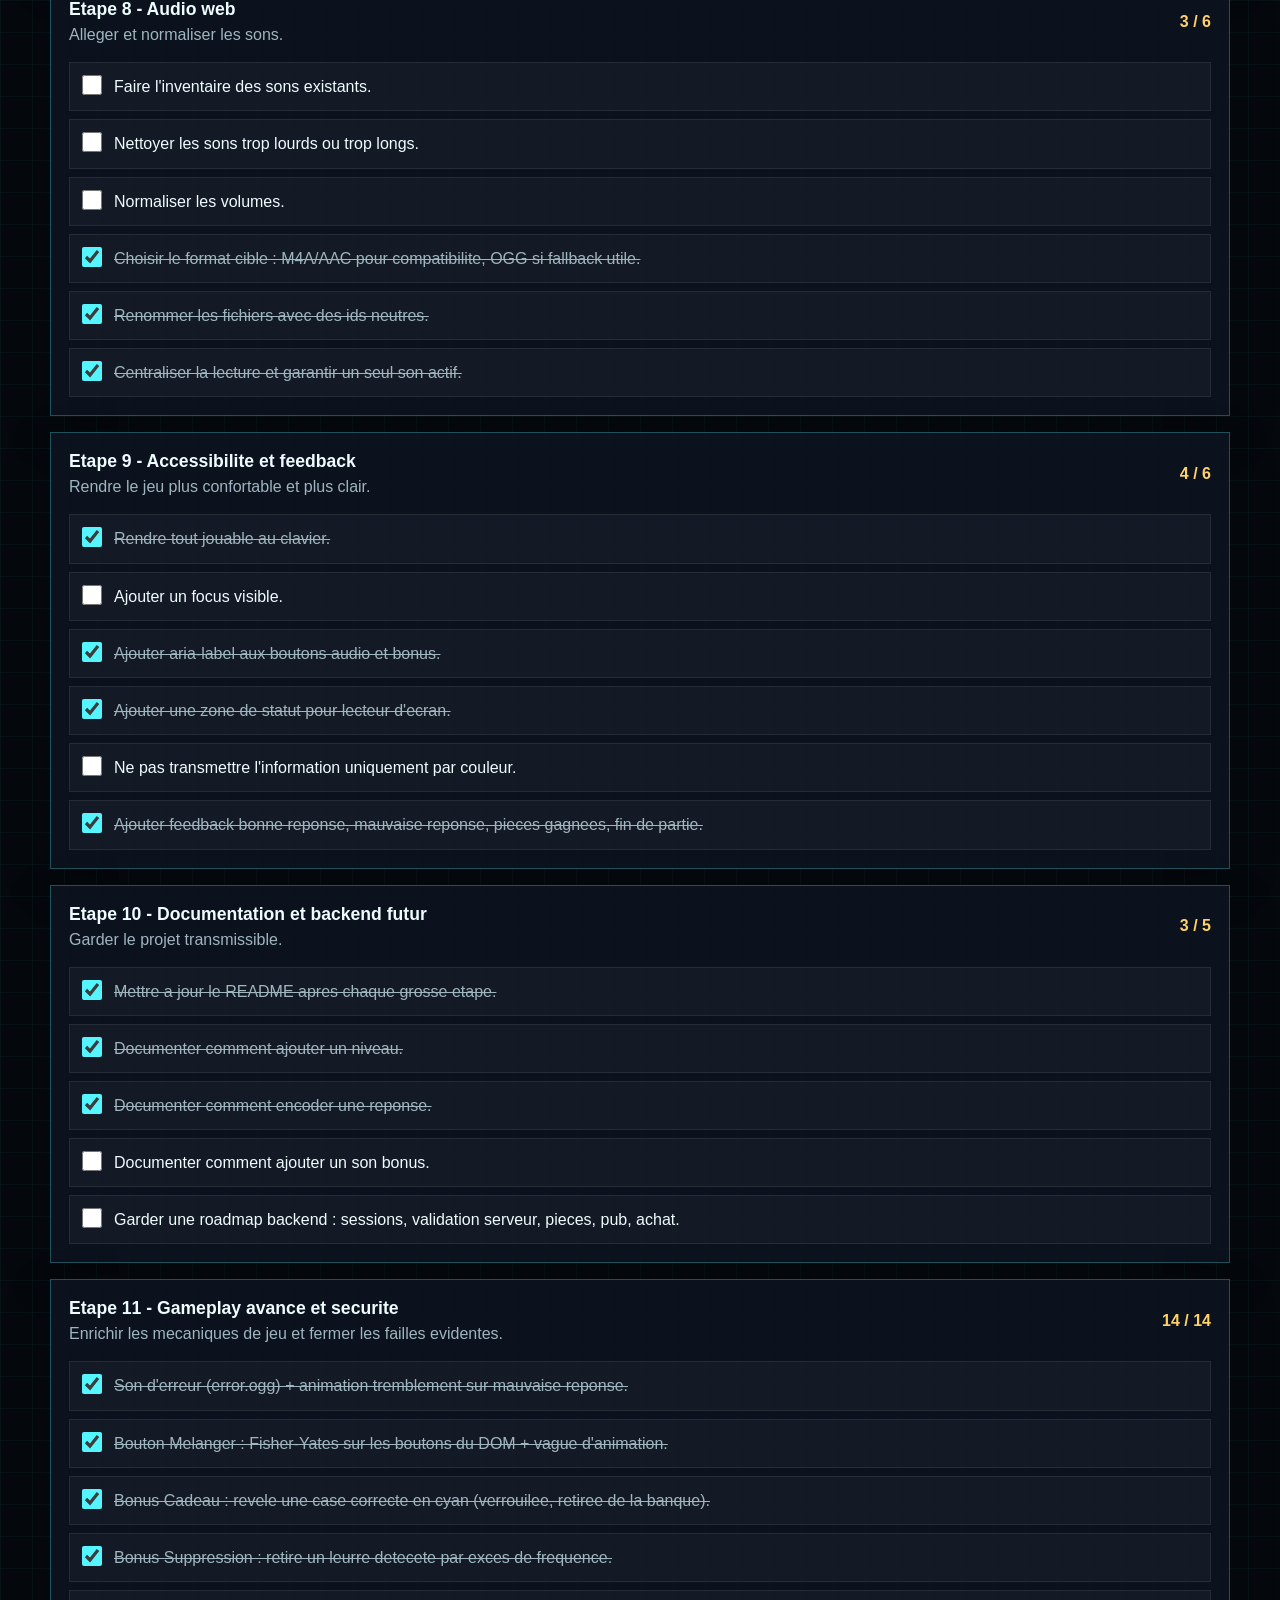
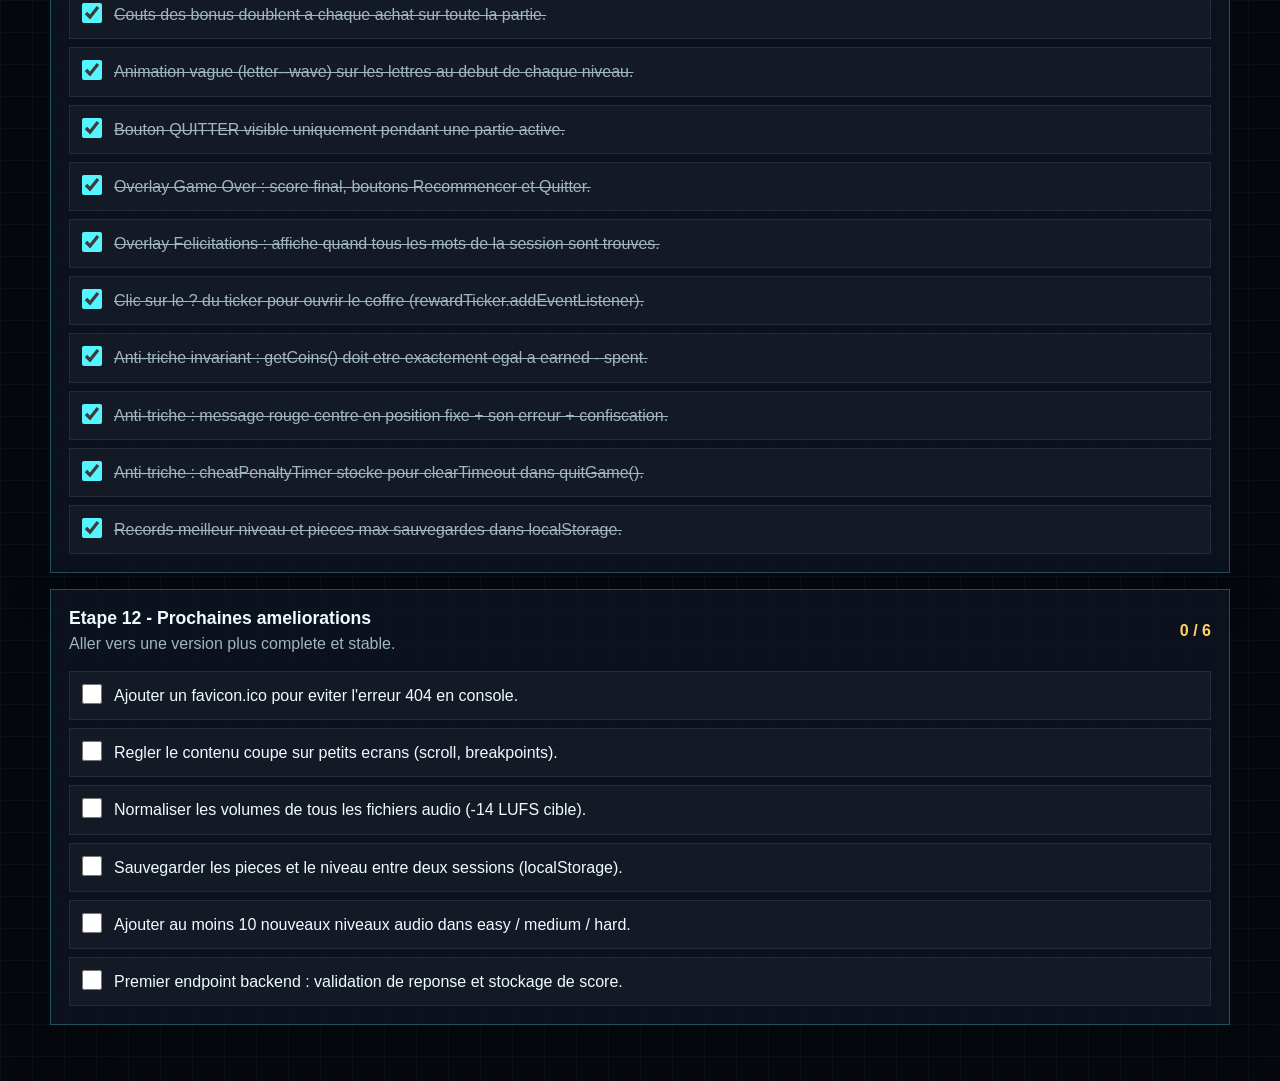
==== commit ab09bef6: "maj com doc et anticheat" ====
--- a/todo.html
+++ b/todo.html
@@ -69,7 +69,7 @@
                         "vision-core":         true,
                         "vision-pawat":        true,
                         "vision-pedago":       true,
-                        "vision-difficulty":   false,
+                        "vision-difficulty":   true,
                         "vision-backend":      false,
 
                         "rules-start-coins":   true,
@@ -88,13 +88,13 @@
 
                         "design-palette":      true,
                         "design-menu":         true,
-                        "design-board":        false,
+                        "design-board":        true,
                         "design-mobile":       false,
-                        "design-tone":         false,
+                        "design-tone":         true,
 
                         "js-no-inline":        true,
                         "js-events":           true,
-                        "js-state":            false,
+                        "js-state":            true,
                         "js-globals":          true,
                         "js-rdm":              true,
                         "js-logs":             true,
@@ -103,7 +103,7 @@
                         "data-neutral-ids":    true,
                         "data-fields":         true,
                         "data-shuffle":        true,
-                        "data-end":            false,
+                        "data-end":            true,
 
                         "anti-audio-folders":  true,
                         "anti-paths":          true,
@@ -124,27 +124,49 @@
                         "bonus-disabled":      true,
                         "bonus-debit":         true,
                         "bonus-owned":         true,
-                        "difficulty":          false,
+                        "difficulty":          true,
 
                         "audio-inventory":     false,
                         "audio-clean":         false,
                         "audio-volume":        false,
-                        "audio-format":        false,
+                        "audio-format":        true,
                         "audio-neutral":       true,
-                        "audio-player":        false,
+                        "audio-player":        true,
 
-                        "a11y-keyboard":       false,
+                        "a11y-keyboard":       true,
                         "a11y-focus":          false,
-                        "a11y-labels":         false,
-                        "a11y-status":         false,
+                        "a11y-labels":         true,
+                        "a11y-status":         true,
                         "feedback-colors":     false,
-                        "feedback-end":        false,
+                        "feedback-end":        true,
 
                         "docs-readme":         true,
-                        "docs-levels":         false,
-                        "docs-encode":         false,
+                        "docs-levels":         true,
+                        "docs-encode":         true,
                         "docs-bonus":          false,
-                        "backend-roadmap":     false
+                        "backend-roadmap":     false,
+
+                        "ui-error-fx":             true,
+                        "ui-shuffle-btn":           true,
+                        "ui-bonus-cadeau":          true,
+                        "ui-bonus-suppr":           true,
+                        "ui-bonus-cost-doubling":   true,
+                        "ui-wave-anim":             true,
+                        "ui-quit-btn":              true,
+                        "ui-gameover-overlay":      true,
+                        "ui-congrats-overlay":      true,
+                        "ui-ticker-click":          true,
+                        "anti-cheat-invariant":     true,
+                        "anti-cheat-penalty":       true,
+                        "anti-cheat-timer":         true,
+                        "records-localstorage":     true,
+
+                        "favicon":                  false,
+                        "design-mobile-overflow":   false,
+                        "audio-volume-norm":        false,
+                        "save-session":             false,
+                        "more-levels":              false,
+                        "backend-api":              false
                     };
 
                     window.localStorage.setItem(
